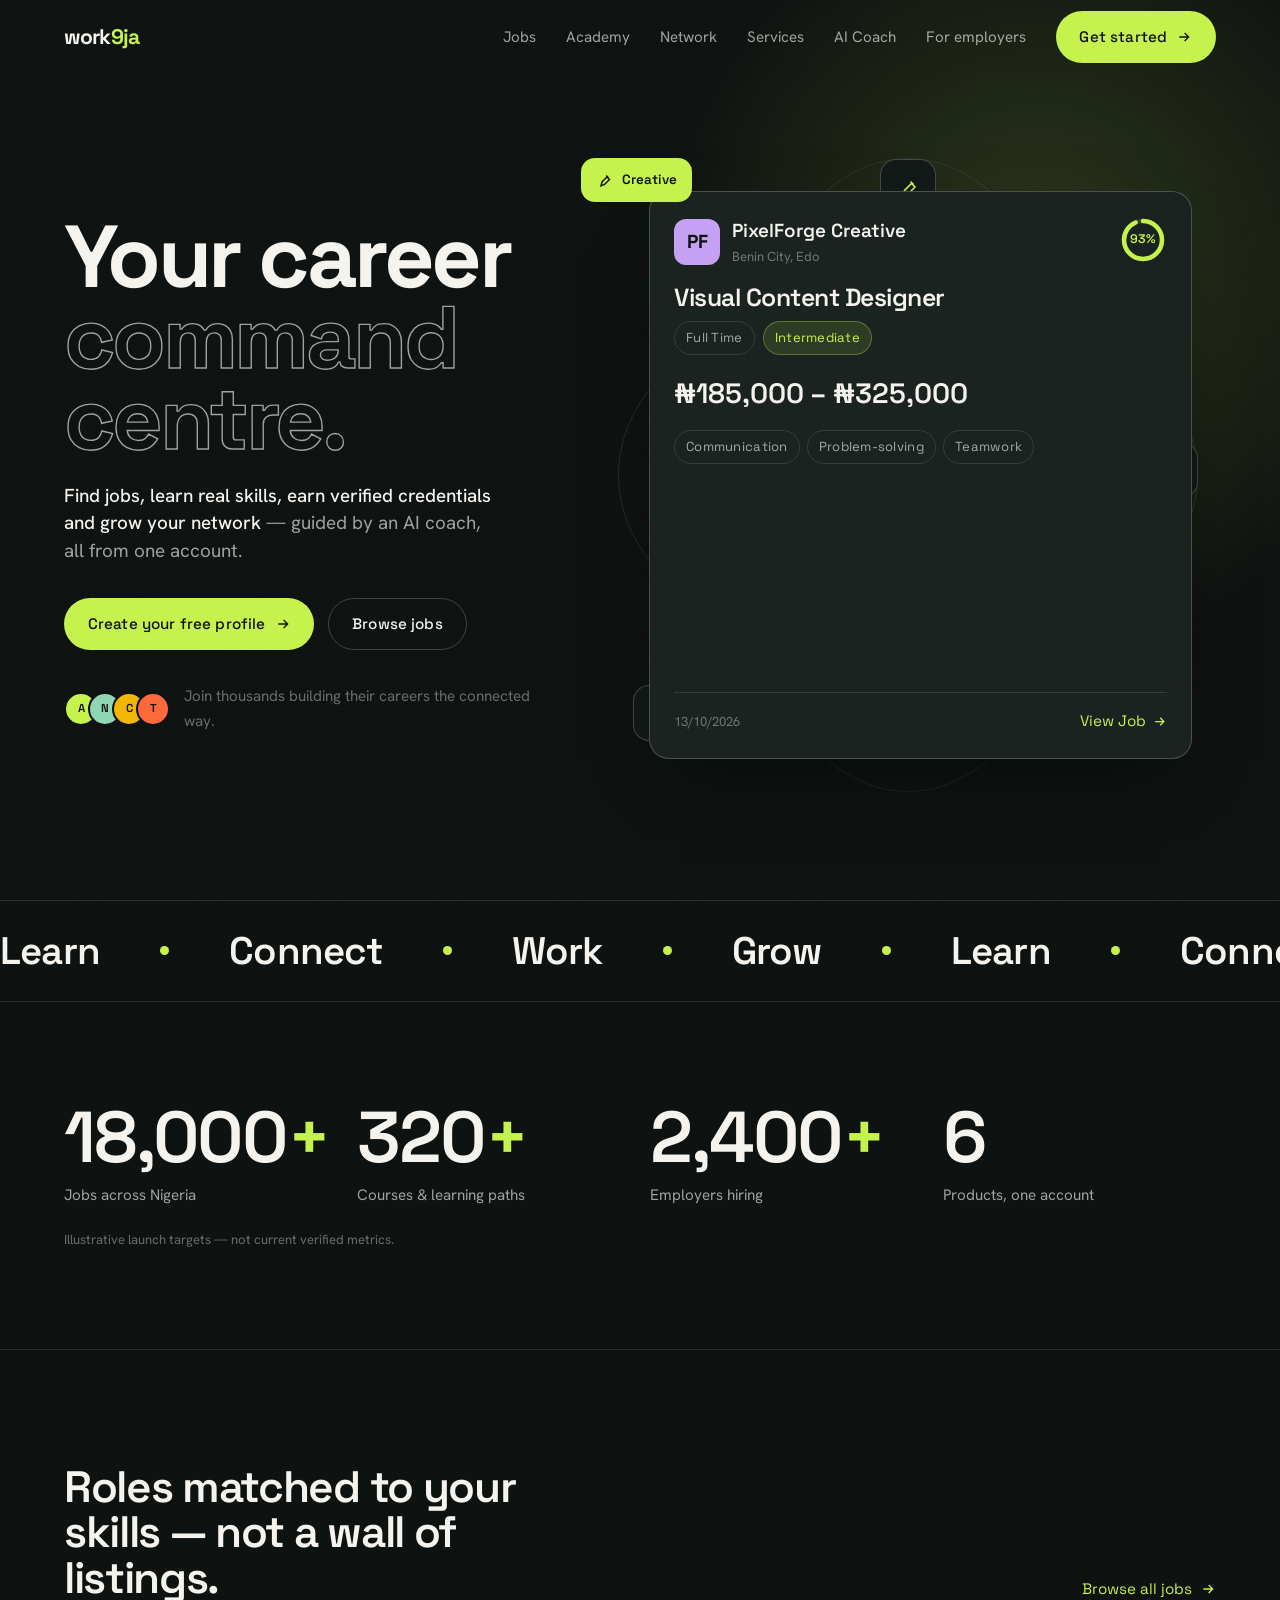
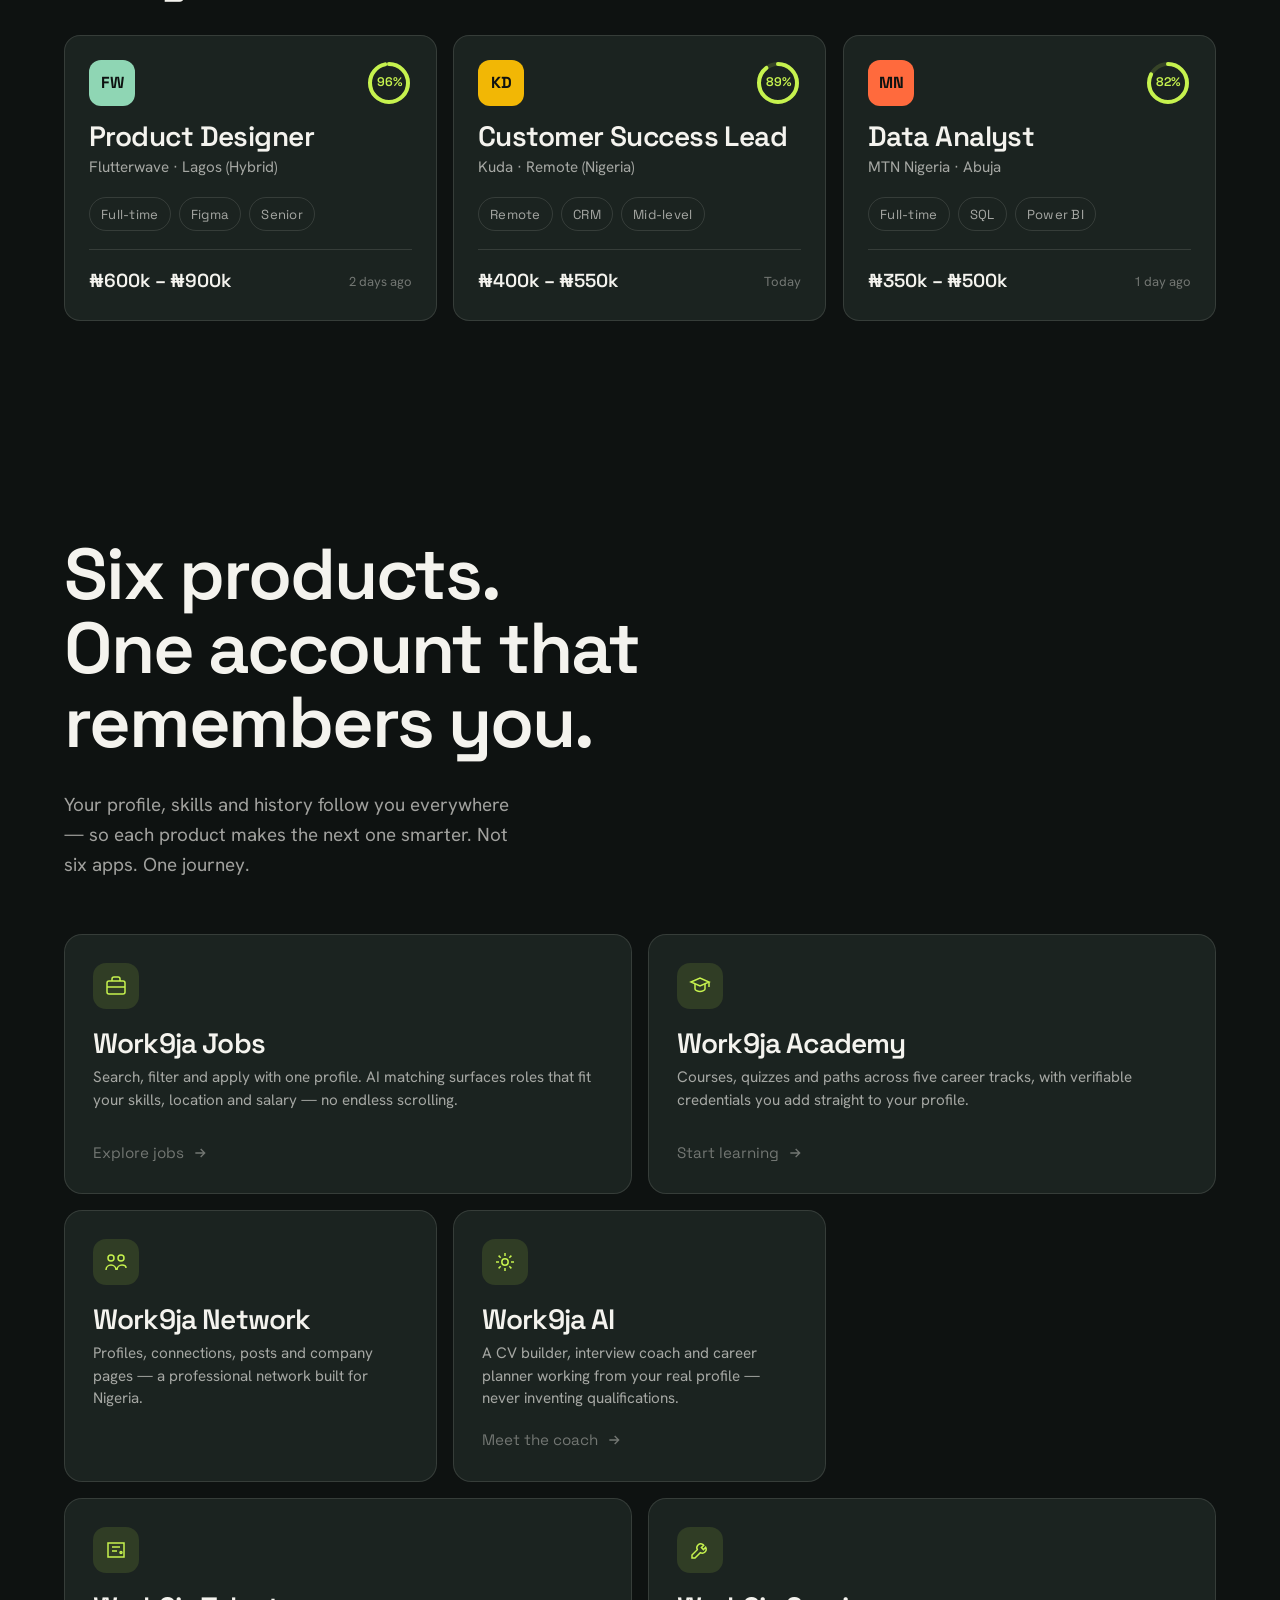
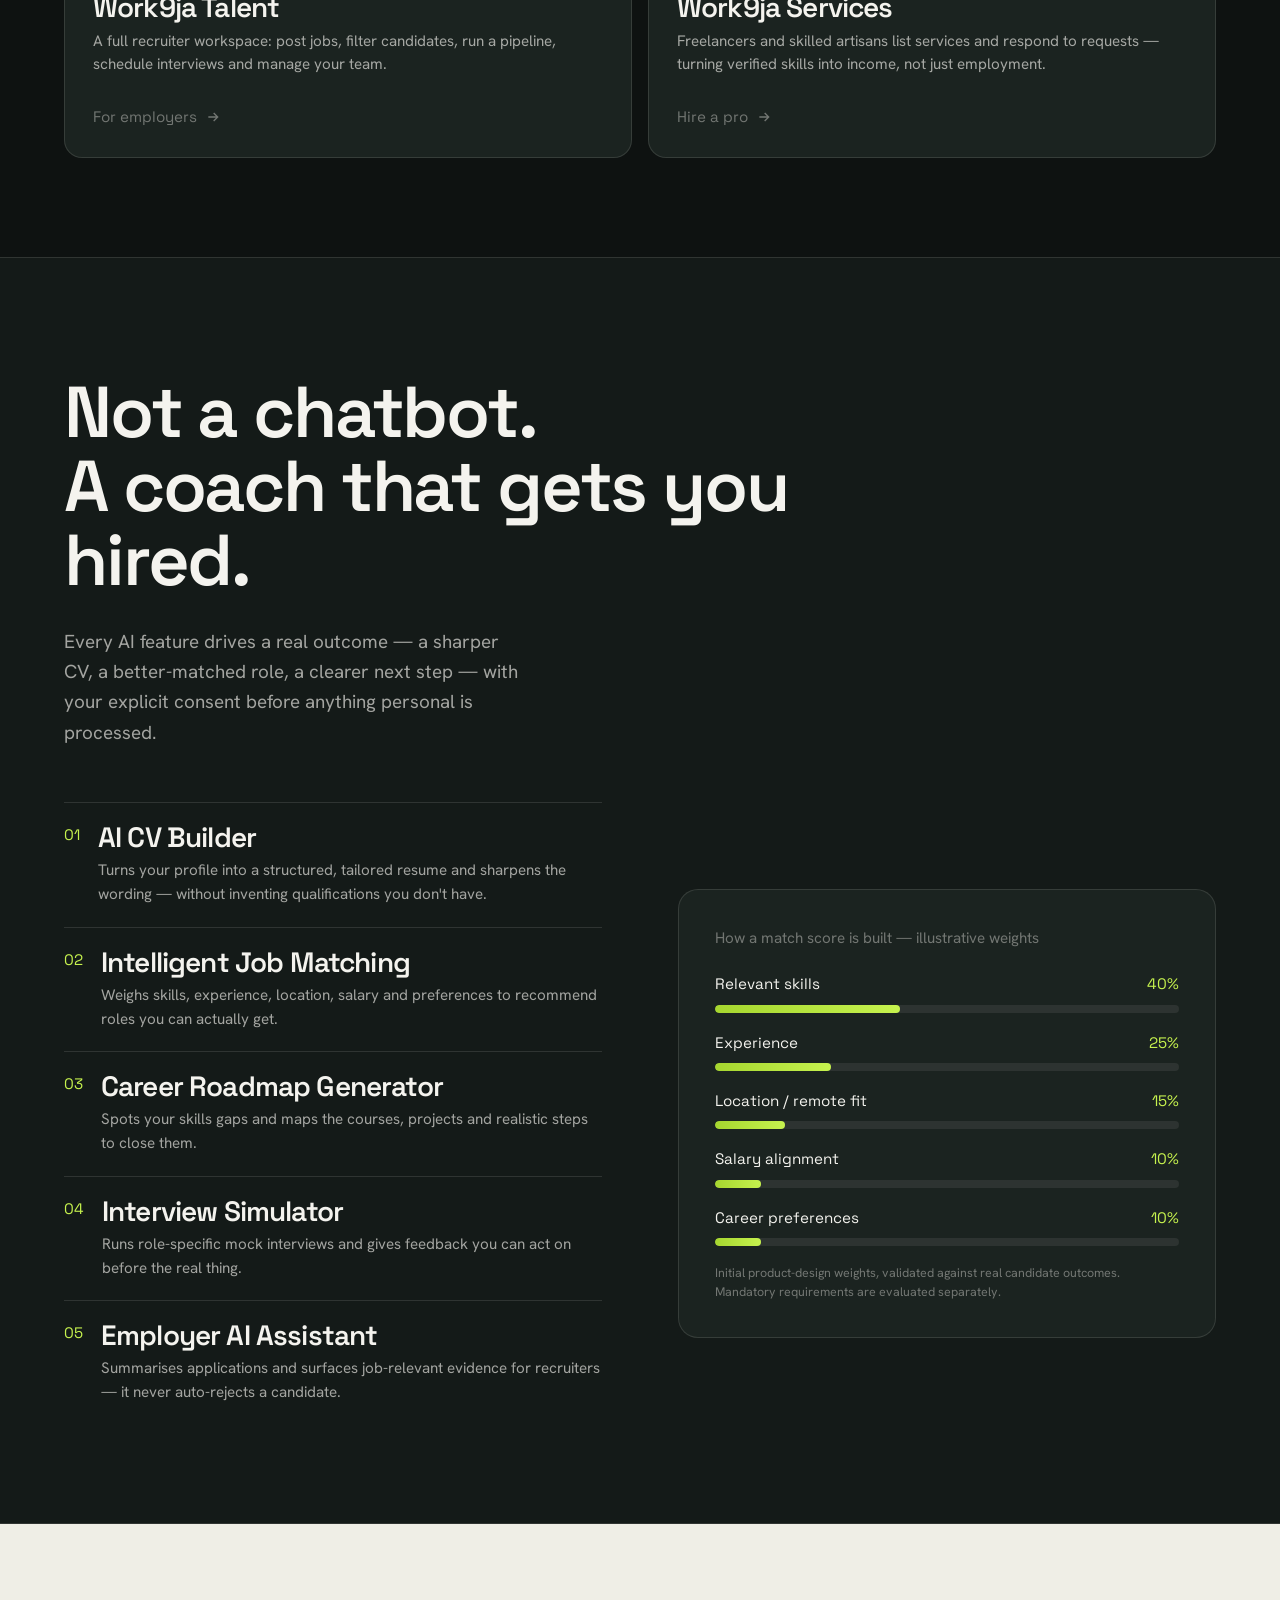
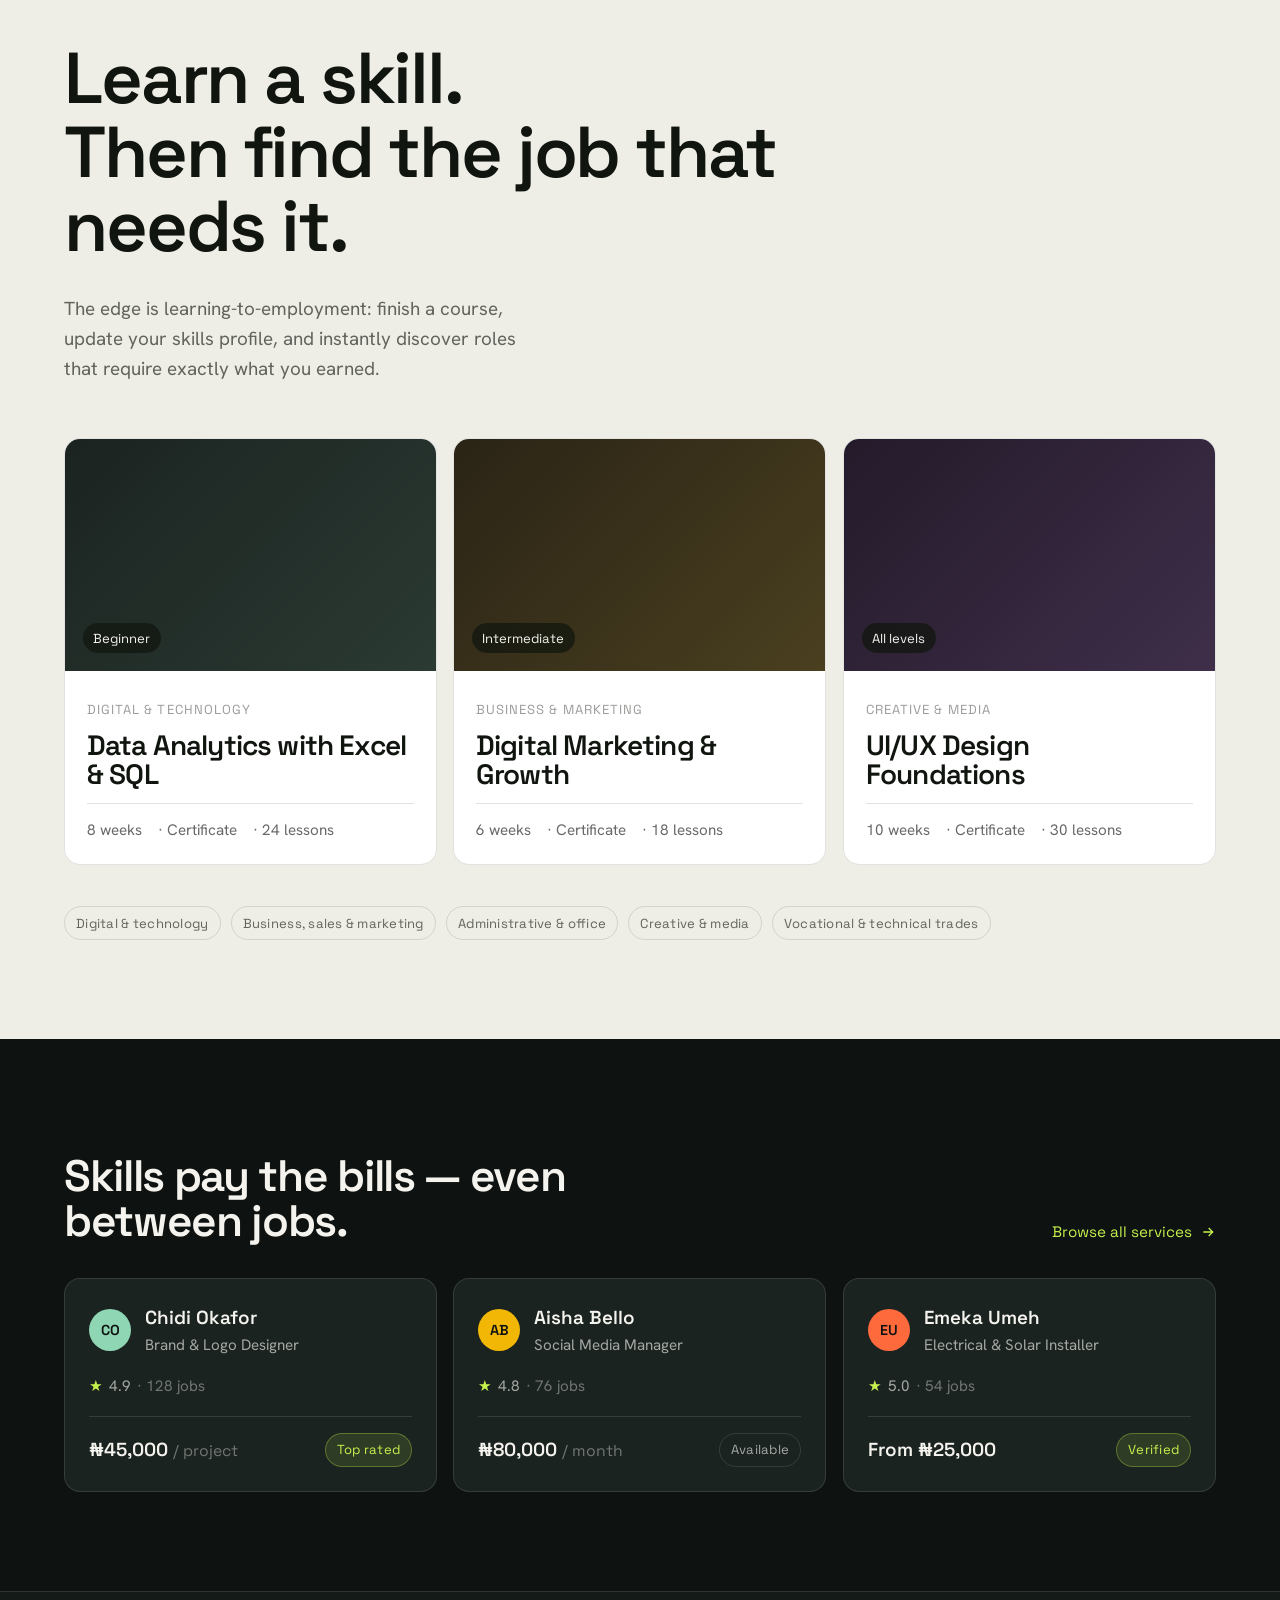
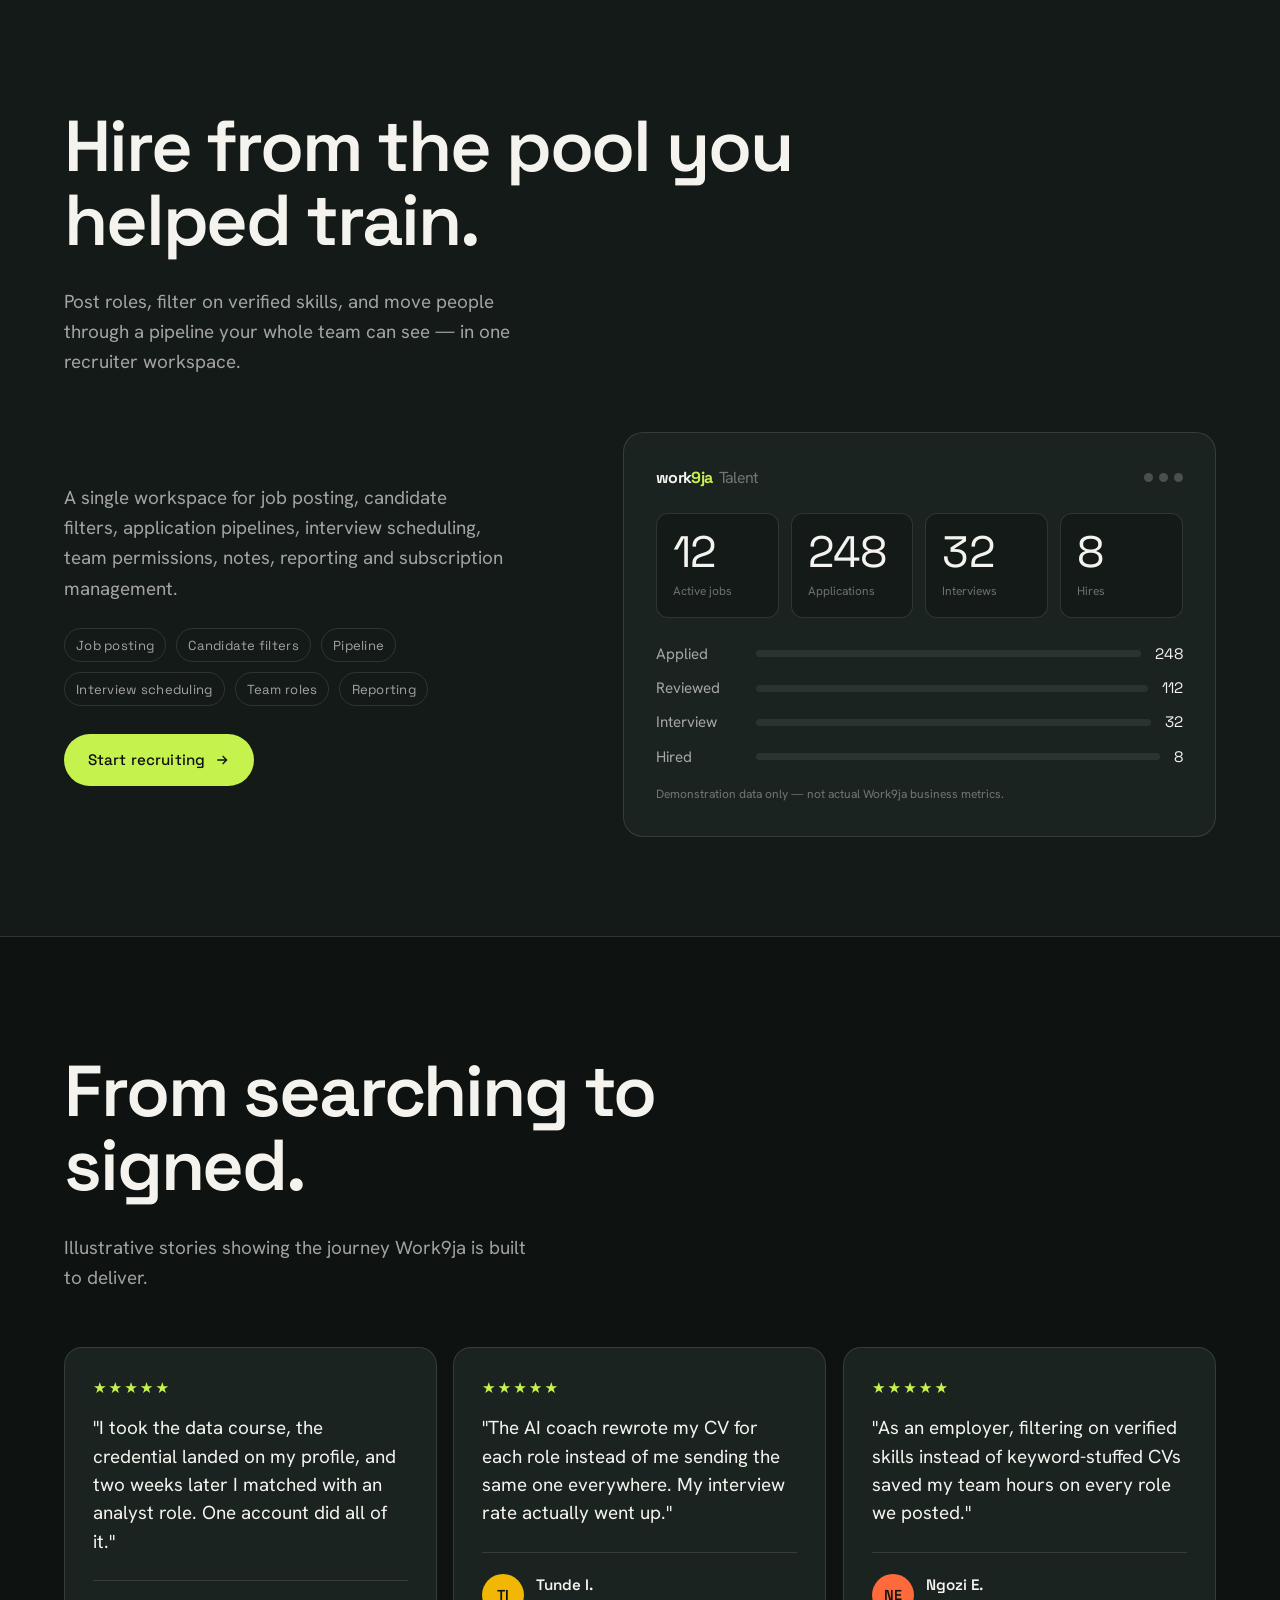
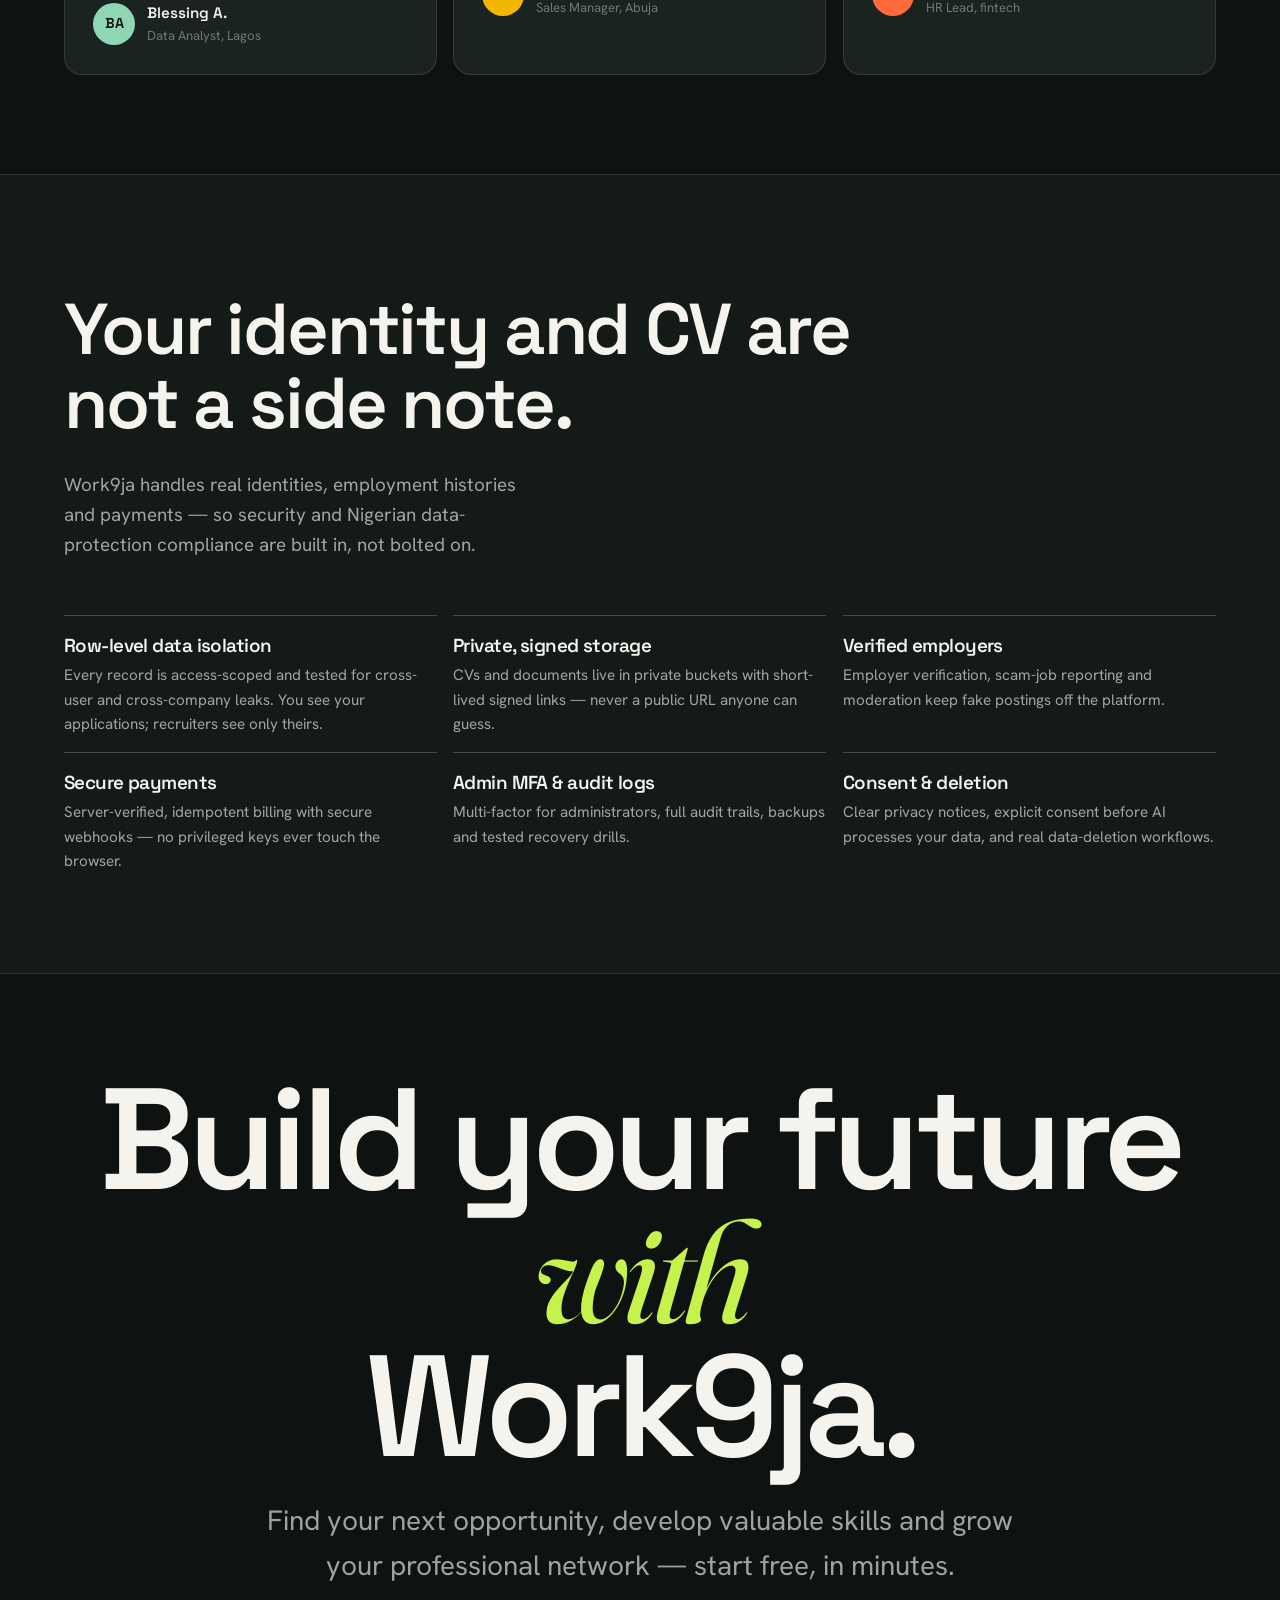
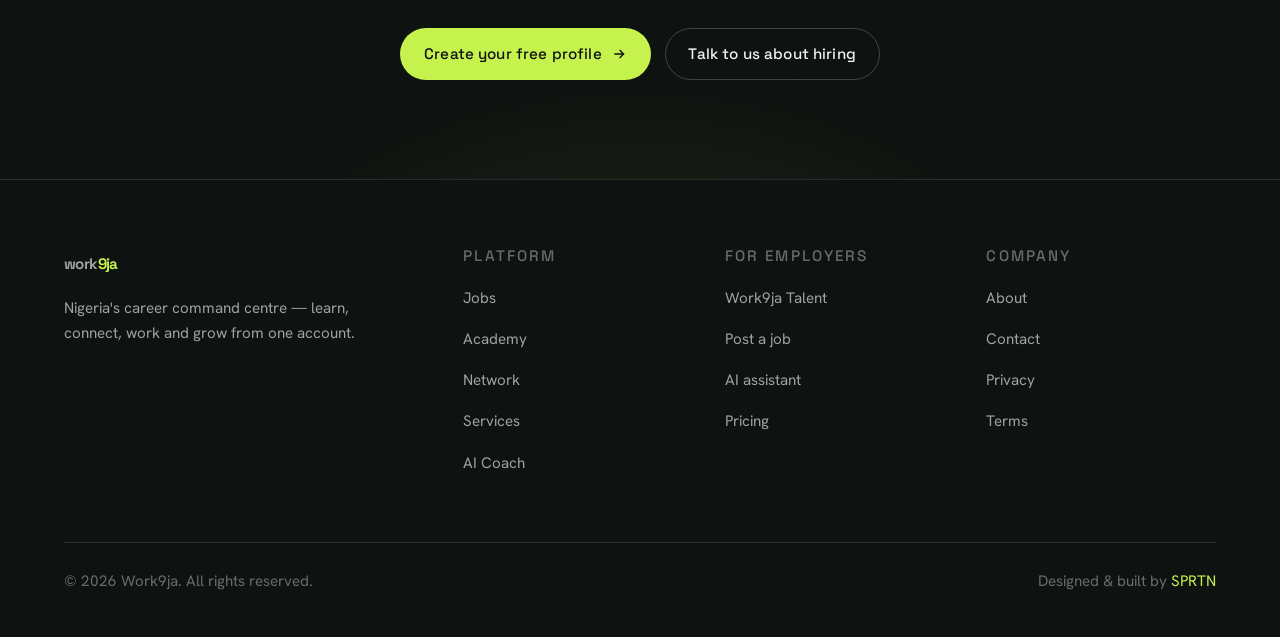
==== index.html @ 444b6787 "init" ====
<!doctype html>
<html lang="en">
<head>
<meta charset="utf-8" />
<meta name="viewport" content="width=device-width, initial-scale=1" />

<title>Work9ja — Your career command centre | Jobs, Academy, AI &amp; recruitment in Nigeria</title>
<meta name="description" content="Work9ja is Nigeria's career command centre. Find jobs, learn in-demand skills, earn verified credentials, build your professional profile and get hired — with an AI career coach guiding every step. One account, six connected products." />
<meta name="keywords" content="jobs in Nigeria, Nigerian job board, online courses Nigeria, AI CV builder, career coach, recruitment software Nigeria, professional network, freelance services Nigeria" />
<meta name="robots" content="index, follow, max-image-preview:large" />
<link rel="canonical" href="https://work9ja.sprtn.net/" />
<meta name="theme-color" content="#0E1211" />

<meta property="og:type" content="website" />
<meta property="og:site_name" content="Work9ja" />
<meta property="og:title" content="Work9ja — Your career command centre" />
<meta property="og:description" content="Find jobs, learn skills, earn credentials, build your network and get hired. One account, six connected products, one AI coach — built for Nigeria." />
<meta property="og:url" content="https://work9ja.sprtn.net/" />
<meta property="og:image" content="https://work9ja.sprtn.net/og-image.jpg" />
<meta property="og:image:width" content="1200" />
<meta property="og:image:height" content="630" />
<meta property="og:image:alt" content="Work9ja — Learn. Connect. Work. Grow." />
<meta property="og:locale" content="en_NG" />
<meta name="twitter:card" content="summary_large_image" />
<meta name="twitter:title" content="Work9ja — Your career command centre" />
<meta name="twitter:description" content="Jobs, Academy, Network, AI coach, recruiter suite and services — one account, built for Nigeria." />
<meta name="twitter:image" content="https://work9ja.sprtn.net/og-image.jpg" />

<link rel="icon" href="/favicon.ico" sizes="any" />
<link rel="icon" href="/favicon.svg" type="image/svg+xml" />
<link rel="apple-touch-icon" href="/apple-icon.png" />
<link rel="manifest" href="/site.webmanifest" />

<script type="application/ld+json">
{
  "@context":"https://schema.org",
  "@graph":[
    {"@type":"Organization","@id":"https://work9ja.sprtn.net/#org","name":"Work9ja","url":"https://work9ja.sprtn.net/","logo":"https://work9ja.sprtn.net/og-image.jpg","description":"Nigeria's career command centre: jobs, learning, verified credentials, professional networking and AI-powered recruitment in one connected platform.","areaServed":"NG","sameAs":["https://www.work9ja.com/"]},
    {"@type":"WebSite","@id":"https://work9ja.sprtn.net/#website","url":"https://work9ja.sprtn.net/","name":"Work9ja","publisher":{"@id":"https://work9ja.sprtn.net/#org"},"inLanguage":"en-NG"},
    {"@type":"FAQPage","mainEntity":[
      {"@type":"Question","name":"What is Work9ja?","acceptedAnswer":{"@type":"Answer","text":"Work9ja is a unified career platform for Nigeria. One account lets you find jobs, learn in-demand skills, earn verified credentials, build a professional profile, connect with employers and get hired — guided by an AI career coach."}},
      {"@type":"Question","name":"Is Work9ja free to use?","acceptedAnswer":{"@type":"Answer","text":"Creating a profile, searching jobs and starting courses is free. Premium tools, AI credits and employer recruitment plans are available for people and companies who want more."}},
      {"@type":"Question","name":"Can employers recruit on Work9ja?","acceptedAnswer":{"@type":"Answer","text":"Yes. Work9ja Talent gives employers job posting, candidate filtering, an application pipeline, interview scheduling, team permissions and reporting in one recruiter workspace."}}
    ]}
  ]
}
</script>

<link rel="preconnect" href="https://fonts.googleapis.com" />
<link rel="preconnect" href="https://fonts.gstatic.com" crossorigin />
<link rel="stylesheet" href="https://fonts.googleapis.com/css2?family=Space+Grotesk:wght@400;500;600;700&family=Hanken+Grotesk:wght@400;500;600&family=Fraunces:ital,opsz,wght@1,9..144,400;1,9..144,500&display=swap" />
<link rel="stylesheet" href="/assets/app.css" />

<style>
/* ---------------- page-specific ---------------- */

/* HERO */
.hero{position:relative;min-height:100svh;display:flex;align-items:center;padding-top:110px;padding-bottom:60px;overflow:hidden}
.hero-glow{position:absolute;z-index:0;width:70vw;height:70vw;max-width:900px;max-height:900px;right:-16vw;top:-14vw;background:radial-gradient(circle,rgba(198,242,78,.17),transparent 62%);pointer-events:none}
.hero-grid{position:relative;z-index:2;display:grid;grid-template-columns:0.88fr 1.12fr;gap:clamp(28px,4vw,64px);align-items:center;width:100%}
@media(max-width:980px){.hero-grid{grid-template-columns:1fr;gap:40px}}
.hero h1{font-size:clamp(2.5rem,1.5rem + 5vw,5.6rem);font-weight:700;letter-spacing:-0.04em;line-height:.92}
.hero h1 .ln{display:block;overflow:hidden}
.hero h1 .ln>span{display:block;transform:translateY(103%);transition:transform 1.05s var(--expo-out)}
.loaded .hero h1 .ln>span{transform:translateY(0)}
.hero h1 .ln:nth-child(2)>span{transition-delay:.08s}
.hero h1 .outline{color:transparent;-webkit-text-stroke:1.4px var(--text-2)}
.hero-lede{max-width:40ch;color:var(--text-2);font-size:var(--step-0);line-height:1.45;margin-top:22px}
.hero-lede b{color:var(--text-1);font-weight:500}
.hero-cta{display:flex;gap:14px;flex-wrap:wrap;margin-top:34px;opacity:0;transform:translateY(16px);transition:opacity .8s var(--expo-out) .5s,transform .8s var(--expo-out) .5s}
.loaded .hero-cta{opacity:1;transform:none}
.hero-proof{display:flex;align-items:center;gap:14px;margin-top:34px;color:var(--text-3);font-size:var(--step--1)}
.hero-proof .faces{display:flex}
.hero-proof .faces .avatar{width:34px;height:34px;margin-left:-10px;border:2px solid var(--ink);font-size:.72rem}
.hero-proof .faces .avatar:first-child{margin-left:0}

/* ===== hero role rotator (orbit around invisible globe) ===== */
.orbit-stage{position:relative;height:clamp(440px,52vw,660px);perspective:1500px}
@media(max-width:980px){.orbit-stage{height:480px;max-width:520px;margin-inline:auto}}

/* the invisible globe — concentric rotating rings */
.globe{position:absolute;inset:0;display:grid;place-items:center;pointer-events:none;z-index:0}
.oring{position:absolute;border:1px solid var(--border);border-radius:50%;opacity:.55}
.oring.r1{width:78%;height:78%;animation:gspin 30s linear infinite}
.oring.r2{width:94%;height:58%;border-color:rgba(198,242,78,.22);animation:gspin 22s linear infinite reverse}
.oring.r3{width:60%;height:96%;animation:gspin 38s linear infinite}
.gdot{position:absolute;width:7px;height:7px;border-radius:50%;background:var(--lime);box-shadow:0 0 18px 2px rgba(198,242,78,.6)}
@keyframes gspin{to{transform:rotate(360deg)}}

/* orbiting icon bubbles */
.orbit{position:absolute;inset:8%;animation:oorbit 24s linear infinite;z-index:1}
.obub{position:absolute;width:clamp(44px,6vw,56px);height:clamp(44px,6vw,56px);border-radius:16px;background:var(--ink-2);border:1px solid var(--border-strong);box-shadow:var(--shadow);display:grid;place-items:center}
.obub:nth-child(1){top:-7%;left:50%;margin-left:-28px}
.obub:nth-child(2){bottom:2%;left:-3%}
.obub:nth-child(3){top:44%;right:-6%}
.obub-ic{display:grid;place-items:center;color:var(--lime);animation:oorbit 24s linear infinite reverse;transition:transform .5s var(--expo-out),opacity .4s}
.obub-ic svg{width:24px;height:24px;stroke:var(--lime);stroke-width:1.6;fill:none}
.obub-ic.swap{transform:scale(.3) rotate(-40deg);opacity:0}
@keyframes oorbit{to{transform:rotate(360deg)}}

/* the role card deck */
.role-deck{position:absolute;inset:7% 4% 7% 8%;z-index:3}
.role-card{position:absolute;inset:0;background:var(--ink-3);border:1px solid var(--border-strong);border-radius:20px;box-shadow:var(--shadow);padding:24px;display:flex;flex-direction:column;backface-visibility:hidden;
  transform-origin:center center;transition:transform .85s var(--expo-out),opacity .6s var(--quart-out);will-change:transform,opacity}
.role-card.pre{transform:rotateY(52deg) translateX(58%) scale(.86);opacity:0}
.role-card.exit{transform:rotateY(-52deg) translateX(-58%) scale(.86);opacity:0}
.role-card .rc-top{display:flex;justify-content:space-between;align-items:flex-start;gap:14px}
.role-card .co{display:flex;gap:12px;align-items:center;min-width:0}
.role-card .jc-logo{width:46px;height:46px;border-radius:12px;display:grid;place-items:center;font-family:"Space Grotesk",sans-serif;font-weight:700;color:var(--ink);flex:none}
.role-card .cn{font-family:"Space Grotesk",sans-serif;font-weight:600;white-space:nowrap;overflow:hidden;text-overflow:ellipsis}
.role-card .loc{color:var(--text-3);font-size:var(--step--2)}
.role-card h3{font-size:clamp(1.15rem,1rem + .8vw,1.55rem);margin:18px 0 6px;letter-spacing:-0.02em}
.role-card .metarow{display:flex;gap:8px;flex-wrap:wrap;margin-top:4px}
.role-card .lvl{text-transform:capitalize}
.role-card .sal{font-family:"Space Grotesk",sans-serif;font-weight:600;color:var(--bone);margin-top:16px;font-size:var(--step-1)}
.role-card .skills{display:flex;gap:7px;flex-wrap:wrap;margin-top:14px}
.role-card .rc-foot{margin-top:auto;padding-top:16px;border-top:1px solid var(--border);display:flex;justify-content:space-between;align-items:center}
.role-card .rc-foot .view{font-family:"Space Grotesk",sans-serif;font-size:var(--step--1);color:var(--lime);display:inline-flex;gap:6px;align-items:center}
.role-card .rc-foot .date{color:var(--text-3);font-size:var(--step--2)}

/* category badge (top-left, swaps) */
.role-badge{position:absolute;left:-3%;top:2%;z-index:5;background:var(--lime);color:var(--ink);padding:11px 15px;border-radius:14px;font-family:"Space Grotesk",sans-serif;font-weight:600;font-size:.84rem;display:flex;gap:9px;align-items:center;box-shadow:var(--shadow);transition:transform .5s var(--expo-out),opacity .4s}
.role-badge svg{width:17px;height:17px;stroke:currentColor;stroke-width:2;fill:none}
.role-badge.swap{transform:translateY(-10px) scale(.8);opacity:0}

@media(prefers-reduced-motion:reduce){
  .oring,.orbit,.obub-ic{animation:none!important}
  .role-card{transition:opacity .3s}
  .role-card.pre,.role-card.exit{transform:none;opacity:0}
}

/* verb marquee */
.marquee{border-top:1px solid var(--border);border-bottom:1px solid var(--border);overflow:hidden}
.marquee-track{display:flex;width:max-content;animation:scroll-x 45s linear infinite;will-change:transform}
.mq-set{display:flex;flex:none}
.mq-set span{font-family:"Space Grotesk",sans-serif;font-weight:600;font-size:clamp(1.4rem,4vw,2.4rem);letter-spacing:-0.02em;padding:.5em 0;display:inline-flex;align-items:center;white-space:nowrap}
.mq-set span::after{content:"";width:9px;height:9px;border-radius:50%;background:var(--lime);margin:0 clamp(26px,5vw,60px)}
@keyframes scroll-x{to{transform:translateX(-50%)}}
@media(prefers-reduced-motion:reduce){.marquee-track{animation:none}}

/* STATS band */
.stats{border-bottom:1px solid var(--border)}
.stats-grid{display:grid;grid-template-columns:repeat(4,1fr);gap:20px}
@media(max-width:760px){.stats-grid{grid-template-columns:repeat(2,1fr)}}
.stat .v{font-family:"Space Grotesk",sans-serif;font-weight:600;font-size:var(--step-3);letter-spacing:-0.03em;line-height:1}
.stat .v .plus{color:var(--lime)}
.stat .k{color:var(--text-2);margin-top:10px;font-size:var(--step--1)}

/* ECOSYSTEM products */
.prod-grid{display:grid;grid-template-columns:repeat(6,1fr);gap:16px}
.card{background:var(--ink-3);border:1px solid var(--border);border-radius:18px;padding:28px;display:flex;flex-direction:column;min-height:260px;position:relative;overflow:hidden;transition:border-color .5s var(--quart-out),transform .6s var(--expo-out)}
.card::before{content:"";position:absolute;inset:0;background:radial-gradient(400px circle at var(--mx,50%) var(--my,0%),rgba(198,242,78,.10),transparent 60%);opacity:0;transition:opacity .5s}
.card:hover{border-color:var(--border-strong);transform:translateY(-4px)}
.card:hover::before{opacity:1}
.card .ico{width:46px;height:46px;border-radius:13px;background:rgba(198,242,78,.12);display:grid;place-items:center;color:var(--lime)}
.card .ico svg{width:24px;height:24px;stroke:var(--lime);stroke-width:1.5;fill:none}
.card h3{font-size:var(--step-1);margin:20px 0 8px}
.card p{color:var(--text-2);font-size:var(--step--1);line-height:1.5}
.card .go{margin-top:auto;padding-top:18px;color:var(--text-3);font-family:"Space Grotesk",sans-serif;font-size:var(--step--1);display:flex;align-items:center;gap:8px;transition:color .4s}
.card:hover .go{color:var(--lime)}
.card .go svg{width:16px;height:16px;stroke:currentColor;stroke-width:2;fill:none;transition:transform .5s var(--expo-out)}
.card:hover .go svg{transform:translateX(4px)}
.card.lg{grid-column:span 3}.card.md{grid-column:span 3}.card.sm{grid-column:span 2}
@media(max-width:1000px){.prod-grid{grid-template-columns:repeat(2,1fr)}.card.lg,.card.md,.card.sm{grid-column:span 1}}
@media(max-width:560px){.prod-grid{grid-template-columns:1fr}}

/* generic preview grid */
.preview-head{display:flex;justify-content:space-between;align-items:flex-end;gap:24px;margin-bottom:34px;flex-wrap:wrap}
.cols-3{display:grid;grid-template-columns:repeat(3,1fr);gap:16px}
@media(max-width:860px){.cols-3{grid-template-columns:1fr}}
.seeall{font-family:"Space Grotesk",sans-serif;font-size:var(--step--1);display:inline-flex;gap:8px;align-items:center;color:var(--lime)}
.seeall svg{width:16px;height:16px;stroke:currentColor;stroke-width:2;fill:none;transition:transform .5s var(--expo-out)}
.seeall:hover svg{transform:translateX(4px)}

/* AI engine */
.ai-split{display:grid;grid-template-columns:1fr 1fr;gap:clamp(36px,6vw,80px);align-items:center}
@media(max-width:900px){.ai-split{grid-template-columns:1fr}}
.ai-item{border-top:1px solid var(--border);padding:20px 0;display:grid;grid-template-columns:auto 1fr;gap:18px;align-items:start}
.ai-item .n{font-family:"Space Grotesk",sans-serif;color:var(--lime);font-size:var(--step--1)}
.ai-item h3{font-size:var(--step-1)}
.ai-item p{color:var(--text-2);font-size:var(--step--1);margin-top:6px}
.weights{background:var(--ink-3);border:1px solid var(--border);border-radius:20px;padding:clamp(24px,3vw,36px)}
.weights .cap{font-size:var(--step--1);color:var(--text-3);margin-bottom:22px}
.wrow{margin-bottom:18px}
.wrow .lab{display:flex;justify-content:space-between;font-family:"Space Grotesk",sans-serif;font-size:var(--step--1);margin-bottom:8px}
.wrow .lab .pct{color:var(--lime)}
.wtrack{height:8px;border-radius:100px;background:rgba(244,243,238,.08);overflow:hidden}
.wfill{height:100%;width:0;border-radius:100px;background:linear-gradient(90deg,var(--lime-deep),var(--lime));transition:width 1.3s var(--expo-out)}
.weights.in .wfill{width:var(--w)}
.weights .foot{color:var(--text-3);font-size:.78rem;margin-top:18px;line-height:1.5}

/* ACADEMY (light section) */
.course{background:#fff;border:1px solid var(--l-border);border-radius:var(--r-md);overflow:hidden;transition:transform .55s var(--expo-out),box-shadow .5s}
.course:hover{transform:translateY(-5px);box-shadow:0 30px 60px -34px rgba(0,0,0,.35)}
.course .thumb{aspect-ratio:16/10;display:flex;align-items:flex-end;padding:18px;position:relative}
.course .thumb .lvl{font-family:"Space Grotesk",sans-serif;font-size:var(--step--2);background:rgba(17,21,15,.72);color:var(--bone);padding:.35em .8em;border-radius:100px}
.course .body{padding:22px}
.course .body .trk{font-family:"Space Grotesk",sans-serif;font-size:var(--step--2);letter-spacing:.08em;text-transform:uppercase;color:var(--l-text-3)}
.course h3{font-size:var(--step-1);margin:8px 0 10px;color:var(--l-text-1)}
.course .meta{display:flex;gap:16px;color:var(--l-text-2);font-size:var(--step--1);margin-top:14px;padding-top:14px;border-top:1px solid var(--l-border)}
.tracks{display:flex;flex-wrap:wrap;gap:10px;margin-top:40px}
.tracks .pill{border-color:var(--l-border);color:var(--l-text-2)}

/* EMPLOYERS dashboard */
.ai-bg{background:var(--ink-2);border-top:1px solid var(--border);border-bottom:1px solid var(--border)}
.emp-split{display:grid;grid-template-columns:.9fr 1.1fr;gap:clamp(36px,6vw,74px);align-items:center}
@media(max-width:920px){.emp-split{grid-template-columns:1fr}}
.dash{background:var(--ink-3);border:1px solid var(--border);border-radius:20px;padding:clamp(22px,3vw,32px)}
.dash-top{display:flex;justify-content:space-between;align-items:center;margin-bottom:22px}
.dash-top .dot{display:flex;gap:6px}
.dash-top .dot i{width:9px;height:9px;border-radius:50%;background:var(--border-strong)}
.kpis{display:grid;grid-template-columns:repeat(4,1fr);gap:12px;margin-bottom:24px}
.kpi{background:var(--ink-2);border:1px solid var(--border);border-radius:12px;padding:16px}
.kpi .v{font-family:"Space Grotesk",sans-serif;font-size:var(--step-2);line-height:1;letter-spacing:-0.02em}
.kpi .k{color:var(--text-3);font-size:.75rem;margin-top:8px}
.pipe{display:flex;flex-direction:column;gap:10px}
.pipe .stage{display:grid;grid-template-columns:86px 1fr auto;gap:14px;align-items:center;font-size:var(--step--1)}
.pipe .nm{color:var(--text-2)}
.pipe .ptrack{height:7px;background:rgba(244,243,238,.07);border-radius:100px;overflow:hidden}
.pipe .pfill{height:100%;width:0;background:var(--lime);border-radius:100px;transition:width 1.2s var(--expo-out)}
.dash.in .pfill{width:var(--pw)}
.pipe .ct{font-family:"Space Grotesk",sans-serif;color:var(--text-1)}
.illus{color:var(--text-3);font-size:.75rem;margin-top:16px}
.emp-feats{display:flex;flex-wrap:wrap;gap:10px;margin-top:24px}

/* TESTIMONIALS */
.quotes{display:grid;grid-template-columns:repeat(3,1fr);gap:16px}
@media(max-width:860px){.quotes{grid-template-columns:1fr}}
.quote{background:var(--ink-3);border:1px solid var(--border);border-radius:18px;padding:28px;display:flex;flex-direction:column}
.quote p{font-size:var(--step-0);line-height:1.5}
.quote .who{display:flex;gap:12px;align-items:center;margin-top:24px;padding-top:20px;border-top:1px solid var(--border)}
.quote .who .nm{font-family:"Space Grotesk",sans-serif;font-weight:600;font-size:var(--step--1)}
.quote .who .rl{color:var(--text-3);font-size:var(--step--2)}
.quote .stars{color:var(--lime);font-size:var(--step--1);letter-spacing:2px}

/* TRUST */
.trust-grid{display:grid;grid-template-columns:repeat(3,1fr);gap:16px}
@media(max-width:820px){.trust-grid{grid-template-columns:1fr}}
.trust{border-top:1px solid var(--border-strong);padding-top:20px}
.trust h3{font-size:var(--step-0);margin-bottom:8px}
.trust p{color:var(--text-2);font-size:var(--step--1)}

/* CTA */
.cta{text-align:center;position:relative;overflow:hidden}
.cta .cta-glow{position:absolute;inset:auto 0 -40% 0;height:80%;background:radial-gradient(60% 100% at 50% 100%,rgba(198,242,78,.14),transparent 70%);pointer-events:none}
.cta h2{font-size:var(--display);line-height:.92;letter-spacing:-0.045em;position:relative}
.cta h2 em{font-family:"Fraunces",serif;font-style:italic;font-weight:400;color:var(--lime)}
.cta p{color:var(--text-2);max-width:48ch;margin:26px auto 0;font-size:var(--step-1);position:relative}
.cta .row{display:flex;gap:14px;justify-content:center;flex-wrap:wrap;margin-top:40px;position:relative}
</style>
</head>

<body class="grain">

<header class="nav" id="nav">
  <div class="wrap nav-row">
    <a href="/" class="wordmark" aria-label="Work9ja home"><span>work</span><span class="nine">9ja</span></a>
    <button class="nav-toggle" aria-label="Menu" aria-expanded="false" aria-controls="navlinks">
      <svg viewBox="0 0 24 24"><path d="M3 6h18M3 12h18M3 18h18"/></svg>
    </button>
    <nav class="nav-links" id="navlinks" aria-label="Primary">
      <a href="/jobs.html">Jobs</a>
      <a href="#academy">Academy</a>
      <a href="#ecosystem">Network</a>
      <a href="/services.html">Services</a>
      <a href="#engine">AI Coach</a>
      <a href="#employers">For employers</a>
      <a href="#start" class="btn btn-primary" data-magnetic>Get started
        <svg class="arrow" viewBox="0 0 24 24"><path d="M5 12h14M13 6l6 6-6 6"/></svg>
      </a>
    </nav>
  </div>
</header>

<main>

<!-- ===== HERO ===== -->
<section class="hero" aria-label="Introduction">
  <div class="hero-glow" aria-hidden="true"></div>
  <div class="wrap hero-grid">
    <div class="hero-copy">
      <h1>
        <span class="ln"><span>Your career</span></span>
        <span class="ln"><span class="outline">command centre.</span></span>
      </h1>
      <p class="hero-lede"><b>Find jobs, learn real skills, earn verified credentials and grow your network</b> — guided by an AI coach, all from one account.</p>
      <div class="hero-cta">
        <a href="#start" class="btn btn-primary" data-magnetic>Create your free profile
          <svg class="arrow" viewBox="0 0 24 24"><path d="M5 12h14M13 6l6 6-6 6"/></svg>
        </a>
        <a href="/jobs.html" class="btn btn-ghost" data-magnetic>Browse jobs</a>
      </div>
      <div class="hero-proof">
        <span class="faces" aria-hidden="true">
          <span class="avatar" style="background:#C6F24E">A</span>
          <span class="avatar" style="background:#8FD6B4">N</span>
          <span class="avatar" style="background:#F2B705">C</span>
          <span class="avatar" style="background:#FF6A3D">T</span>
        </span>
        <span>Join thousands building their careers the connected way.</span>
      </div>
    </div>

    <!-- role rotator orbiting an invisible globe -->
    <div class="orbit-stage" id="orbitStage" aria-hidden="true">
      <div class="globe">
        <span class="oring r1"></span><span class="oring r2"></span><span class="oring r3"></span>
        <span class="gdot"></span>
      </div>
      <div class="orbit" id="orbit">
        <span class="obub"><span class="obub-ic"></span></span>
        <span class="obub"><span class="obub-ic"></span></span>
        <span class="obub"><span class="obub-ic"></span></span>
      </div>
      <div class="role-deck" id="roleDeck"></div>
      <div class="role-badge" id="roleBadge"></div>
    </div>
    <p class="sr-live" aria-live="polite" id="roleLive" style="position:absolute;width:1px;height:1px;overflow:hidden;clip:rect(0 0 0 0)"></p>
  </div>
</section>

<div class="marquee" aria-hidden="true">
  <div class="marquee-track">
    <div class="mq-set">
      <span>Learn</span><span>Connect</span><span>Work</span><span>Grow</span>
      <span>Learn</span><span>Connect</span><span>Work</span><span>Grow</span>
      <span>Learn</span><span>Connect</span><span>Work</span><span>Grow</span>
    </div>
    <div class="mq-set">
      <span>Learn</span><span>Connect</span><span>Work</span><span>Grow</span>
      <span>Learn</span><span>Connect</span><span>Work</span><span>Grow</span>
      <span>Learn</span><span>Connect</span><span>Work</span><span>Grow</span>
    </div>
  </div>
</div>

<!-- ===== STATS ===== -->
<section class="stats" aria-label="Platform at a glance">
  <div class="wrap stats-grid">
    <div class="stat reveal"><div class="v mono-num"><span data-count="18000" data-suffix="">0</span><span class="plus">+</span></div><div class="k">Jobs across Nigeria</div></div>
    <div class="stat reveal" data-d="1"><div class="v mono-num"><span data-count="320" data-suffix="">0</span><span class="plus">+</span></div><div class="k">Courses &amp; learning paths</div></div>
    <div class="stat reveal" data-d="2"><div class="v mono-num"><span data-count="2400" data-suffix="">0</span><span class="plus">+</span></div><div class="k">Employers hiring</div></div>
    <div class="stat reveal" data-d="3"><div class="v mono-num"><span data-count="6" data-suffix="">0</span></div><div class="k">Products, one account</div></div>
  </div>
  <div class="wrap" style="margin-top:22px"><p style="color:var(--text-3);font-size:var(--step--2)">Illustrative launch targets — not current verified metrics.</p></div>
</section>

<!-- ===== FEATURED JOBS ===== -->
<section aria-label="Featured jobs">
  <div class="wrap">
    <div class="preview-head">
      <div>
<h2 style="font-size:var(--step-2);max-width:18ch;margin-top:16px">Roles matched to your skills — not a wall of listings.</h2>
      </div>
      <a href="/jobs.html" class="seeall">Browse all jobs <svg viewBox="0 0 24 24"><path d="M5 12h14M13 6l6 6-6 6"/></svg></a>
    </div>
    <div class="cols-3">
      <a href="/jobs.html" class="jobcard reveal">
        <div class="jc-top">
          <span class="jc-logo" style="background:#8FD6B4">FW</span>
          <span class="ring" data-bars style="--p:96;--size:46px"><svg width="46" height="46" viewBox="0 0 46 46"><circle class="track" cx="23" cy="23" r="19" fill="none" stroke-width="4"/><circle class="bar" cx="23" cy="23" r="19" fill="none" stroke-width="4" style="--c:119.4"/></svg><span class="val">96%</span></span>
        </div>
        <h3>Product Designer</h3>
        <div class="co">Flutterwave · Lagos (Hybrid)</div>
        <div class="meta"><span class="pill">Full-time</span><span class="pill">Figma</span><span class="pill">Senior</span></div>
        <div class="sal"><span class="amt">₦600k – ₦900k</span><span class="time">2 days ago</span></div>
      </a>
      <a href="/jobs.html" class="jobcard reveal" data-d="1">
        <div class="jc-top">
          <span class="jc-logo" style="background:#F2B705">KD</span>
          <span class="ring" data-bars style="--p:89;--size:46px"><svg width="46" height="46" viewBox="0 0 46 46"><circle class="track" cx="23" cy="23" r="19" fill="none" stroke-width="4"/><circle class="bar" cx="23" cy="23" r="19" fill="none" stroke-width="4" style="--c:119.4"/></svg><span class="val">89%</span></span>
        </div>
        <h3>Customer Success Lead</h3>
        <div class="co">Kuda · Remote (Nigeria)</div>
        <div class="meta"><span class="pill">Remote</span><span class="pill">CRM</span><span class="pill">Mid-level</span></div>
        <div class="sal"><span class="amt">₦400k – ₦550k</span><span class="time">Today</span></div>
      </a>
      <a href="/jobs.html" class="jobcard reveal" data-d="2">
        <div class="jc-top">
          <span class="jc-logo" style="background:#FF6A3D">MN</span>
          <span class="ring" data-bars style="--p:82;--size:46px"><svg width="46" height="46" viewBox="0 0 46 46"><circle class="track" cx="23" cy="23" r="19" fill="none" stroke-width="4"/><circle class="bar" cx="23" cy="23" r="19" fill="none" stroke-width="4" style="--c:119.4"/></svg><span class="val">82%</span></span>
        </div>
        <h3>Data Analyst</h3>
        <div class="co">MTN Nigeria · Abuja</div>
        <div class="meta"><span class="pill">Full-time</span><span class="pill">SQL</span><span class="pill">Power BI</span></div>
        <div class="sal"><span class="amt">₦350k – ₦500k</span><span class="time">1 day ago</span></div>
      </a>
    </div>
  </div>
</section>

<!-- ===== ECOSYSTEM ===== -->
<section id="ecosystem" aria-label="The ecosystem">
  <div class="wrap">
    <div class="sec-head">
      <div>
<h2 class="reveal" data-d="1" style="margin-top:18px">Six products.<br>One account that remembers you.</h2>
      </div>
      <p class="sub reveal" data-d="2">Your profile, skills and history follow you everywhere — so each product makes the next one smarter. Not six apps. One journey.</p>
    </div>
    <div class="prod-grid">
      <a href="/jobs.html" class="card lg reveal" data-spotlight>
        <span class="ico"><svg viewBox="0 0 24 24"><rect x="3" y="7" width="18" height="13" rx="2"/><path d="M8 7V5a2 2 0 0 1 2-2h4a2 2 0 0 1 2 2v2M3 13h18"/></svg></span>
        <h3>Work9ja Jobs</h3>
        <p>Search, filter and apply with one profile. AI matching surfaces roles that fit your skills, location and salary — no endless scrolling.</p>
        <span class="go">Explore jobs <svg viewBox="0 0 24 24"><path d="M5 12h14M13 6l6 6-6 6"/></svg></span>
      </a>
      <a href="#academy" class="card md reveal" data-d="1" data-spotlight>
        <span class="ico"><svg viewBox="0 0 24 24"><path d="M3 8l9-4 9 4-9 4-9-4z"/><path d="M7 10v5c0 1.2 2.5 2.5 5 2.5s5-1.3 5-2.5v-5M21 8v5"/></svg></span>
        <h3>Work9ja Academy</h3>
        <p>Courses, quizzes and paths across five career tracks, with verifiable credentials you add straight to your profile.</p>
        <span class="go">Start learning <svg viewBox="0 0 24 24"><path d="M5 12h14M13 6l6 6-6 6"/></svg></span>
      </a>
      <div class="card sm reveal" data-spotlight>
        <span class="ico"><svg viewBox="0 0 24 24"><circle cx="7" cy="8" r="3"/><circle cx="17" cy="8" r="3"/><path d="M2 20c0-2.8 2.2-5 5-5s5 2.2 5 5M13 20c0-2.8 2.2-5 5-5s4 1.2 4 3"/></svg></span>
        <h3>Work9ja Network</h3>
        <p>Profiles, connections, posts and company pages — a professional network built for Nigeria.</p>
      </div>
      <a href="#engine" class="card sm reveal" data-d="1" data-spotlight>
        <span class="ico"><svg viewBox="0 0 24 24"><path d="M12 3v3M12 18v3M3 12h3M18 12h3M5.6 5.6l2.1 2.1M16.3 16.3l2.1 2.1M18.4 5.6l-2.1 2.1M7.7 16.3l-2.1 2.1"/><circle cx="12" cy="12" r="3.2"/></svg></span>
        <h3>Work9ja AI</h3>
        <p>A CV builder, interview coach and career planner working from your real profile — never inventing qualifications.</p>
        <span class="go">Meet the coach <svg viewBox="0 0 24 24"><path d="M5 12h14M13 6l6 6-6 6"/></svg></span>
      </a>
      <a href="#employers" class="card md reveal" data-d="2" data-spotlight>
        <span class="ico"><svg viewBox="0 0 24 24"><path d="M4 5h16v14H4z"/><path d="M8 9h8M8 13h5"/><circle cx="17" cy="14.5" r="1"/></svg></span>
        <h3>Work9ja Talent</h3>
        <p>A full recruiter workspace: post jobs, filter candidates, run a pipeline, schedule interviews and manage your team.</p>
        <span class="go">For employers <svg viewBox="0 0 24 24"><path d="M5 12h14M13 6l6 6-6 6"/></svg></span>
      </a>
      <a href="/services.html" class="card lg reveal" data-d="3" data-spotlight>
        <span class="ico"><svg viewBox="0 0 24 24"><path d="M14.7 6.3a4 4 0 0 0-5.4 5.4L4 17v3h3l5.3-5.3a4 4 0 0 0 5.4-5.4l-2.3 2.3-2-2 2.3-2.3z"/></svg></span>
        <h3>Work9ja Services</h3>
        <p>Freelancers and skilled artisans list services and respond to requests — turning verified skills into income, not just employment.</p>
        <span class="go">Hire a pro <svg viewBox="0 0 24 24"><path d="M5 12h14M13 6l6 6-6 6"/></svg></span>
      </a>
    </div>
  </div>
</section>

<!-- ===== AI ENGINE ===== -->
<section class="ai-bg" id="engine" aria-label="AI Career Intelligence">
  <div class="wrap">
    <div class="sec-head">
      <div>
<h2 class="reveal" data-d="1" style="margin-top:18px">Not a chatbot.<br>A coach that gets you hired.</h2>
      </div>
      <p class="sub reveal" data-d="2">Every AI feature drives a real outcome — a sharper CV, a better-matched role, a clearer next step — with your explicit consent before anything personal is processed.</p>
    </div>
    <div class="ai-split">
      <div>
        <div class="ai-item reveal"><span class="n">01</span><div><h3>AI CV Builder</h3><p>Turns your profile into a structured, tailored resume and sharpens the wording — without inventing qualifications you don't have.</p></div></div>
        <div class="ai-item reveal" data-d="1"><span class="n">02</span><div><h3>Intelligent Job Matching</h3><p>Weighs skills, experience, location, salary and preferences to recommend roles you can actually get.</p></div></div>
        <div class="ai-item reveal" data-d="2"><span class="n">03</span><div><h3>Career Roadmap Generator</h3><p>Spots your skills gaps and maps the courses, projects and realistic steps to close them.</p></div></div>
        <div class="ai-item reveal" data-d="3"><span class="n">04</span><div><h3>Interview Simulator</h3><p>Runs role-specific mock interviews and gives feedback you can act on before the real thing.</p></div></div>
        <div class="ai-item reveal" data-d="4"><span class="n">05</span><div><h3>Employer AI Assistant</h3><p>Summarises applications and surfaces job-relevant evidence for recruiters — it never auto-rejects a candidate.</p></div></div>
      </div>
      <div class="weights reveal" data-d="1" data-bars>
        <p class="cap">How a match score is built — illustrative weights</p>
        <div class="wrow"><div class="lab"><span>Relevant skills</span><span class="pct">40%</span></div><div class="wtrack"><div class="wfill" style="--w:40%"></div></div></div>
        <div class="wrow"><div class="lab"><span>Experience</span><span class="pct">25%</span></div><div class="wtrack"><div class="wfill" style="--w:25%"></div></div></div>
        <div class="wrow"><div class="lab"><span>Location / remote fit</span><span class="pct">15%</span></div><div class="wtrack"><div class="wfill" style="--w:15%"></div></div></div>
        <div class="wrow"><div class="lab"><span>Salary alignment</span><span class="pct">10%</span></div><div class="wtrack"><div class="wfill" style="--w:10%"></div></div></div>
        <div class="wrow"><div class="lab"><span>Career preferences</span><span class="pct">10%</span></div><div class="wtrack"><div class="wfill" style="--w:10%"></div></div></div>
        <p class="foot">Initial product-design weights, validated against real candidate outcomes. Mandatory requirements are evaluated separately.</p>
      </div>
    </div>
  </div>
</section>

<!-- ===== ACADEMY (light) ===== -->
<section class="section--light" id="academy" aria-label="Academy">
  <div class="wrap">
    <div class="sec-head">
      <div>
<h2 class="reveal" data-d="1" style="margin-top:18px">Learn a skill.<br>Then find the job that needs it.</h2>
      </div>
      <p class="sub reveal" data-d="2">The edge is learning-to-employment: finish a course, update your skills profile, and instantly discover roles that require exactly what you earned.</p>
    </div>
    <div class="cols-3">
      <article class="course reveal">
        <div class="thumb" style="background:linear-gradient(135deg,#1B2320,#2b3a33)"><span class="lvl">Beginner</span></div>
        <div class="body"><span class="trk">Digital &amp; technology</span><h3>Data Analytics with Excel &amp; SQL</h3><div class="meta"><span>8 weeks</span><span>· Certificate</span><span>· 24 lessons</span></div></div>
      </article>
      <article class="course reveal" data-d="1">
        <div class="thumb" style="background:linear-gradient(135deg,#2a2416,#4a3f1f)"><span class="lvl">Intermediate</span></div>
        <div class="body"><span class="trk">Business &amp; marketing</span><h3>Digital Marketing &amp; Growth</h3><div class="meta"><span>6 weeks</span><span>· Certificate</span><span>· 18 lessons</span></div></div>
      </article>
      <article class="course reveal" data-d="2">
        <div class="thumb" style="background:linear-gradient(135deg,#241a2a,#3f2f4a)"><span class="lvl">All levels</span></div>
        <div class="body"><span class="trk">Creative &amp; media</span><h3>UI/UX Design Foundations</h3><div class="meta"><span>10 weeks</span><span>· Certificate</span><span>· 30 lessons</span></div></div>
      </article>
    </div>
    <div class="tracks reveal" data-d="2">
      <span class="pill">Digital &amp; technology</span>
      <span class="pill">Business, sales &amp; marketing</span>
      <span class="pill">Administrative &amp; office</span>
      <span class="pill">Creative &amp; media</span>
      <span class="pill">Vocational &amp; technical trades</span>
    </div>
  </div>
</section>

<!-- ===== SERVICES PREVIEW ===== -->
<section aria-label="Services">
  <div class="wrap">
    <div class="preview-head">
      <div>
<h2 style="font-size:var(--step-2);max-width:20ch;margin-top:16px">Skills pay the bills — even between jobs.</h2>
      </div>
      <a href="/services.html" class="seeall">Browse all services <svg viewBox="0 0 24 24"><path d="M5 12h14M13 6l6 6-6 6"/></svg></a>
    </div>
    <div class="cols-3">
      <article class="svc reveal">
        <div class="svc-top"><span class="avatar" style="background:#8FD6B4">CO</span><div class="who"><div class="nm">Chidi Okafor</div><div class="role">Brand &amp; Logo Designer</div></div></div>
        <div class="rate"><span class="star">★</span> 4.9 <span style="color:var(--text-3)">· 128 jobs</span></div>
        <div class="svc-foot"><span class="price">₦45,000 <small>/ project</small></span><span class="pill pill--lime">Top rated</span></div>
      </article>
      <article class="svc reveal" data-d="1">
        <div class="svc-top"><span class="avatar" style="background:#F2B705">AB</span><div class="who"><div class="nm">Aisha Bello</div><div class="role">Social Media Manager</div></div></div>
        <div class="rate"><span class="star">★</span> 4.8 <span style="color:var(--text-3)">· 76 jobs</span></div>
        <div class="svc-foot"><span class="price">₦80,000 <small>/ month</small></span><span class="pill">Available</span></div>
      </article>
      <article class="svc reveal" data-d="2">
        <div class="svc-top"><span class="avatar" style="background:#FF6A3D">EU</span><div class="who"><div class="nm">Emeka Umeh</div><div class="role">Electrical &amp; Solar Installer</div></div></div>
        <div class="rate"><span class="star">★</span> 5.0 <span style="color:var(--text-3)">· 54 jobs</span></div>
        <div class="svc-foot"><span class="price">From ₦25,000</span><span class="pill pill--lime">Verified</span></div>
      </article>
    </div>
  </div>
</section>

<!-- ===== EMPLOYERS ===== -->
<section class="ai-bg" id="employers" aria-label="For employers">
  <div class="wrap">
    <div class="sec-head">
      <div>
<h2 class="reveal" data-d="1" style="margin-top:18px">Hire from the pool you helped train.</h2>
      </div>
      <p class="sub reveal" data-d="2">Post roles, filter on verified skills, and move people through a pipeline your whole team can see — in one recruiter workspace.</p>
    </div>
    <div class="emp-split">
      <div>
        <p class="reveal" style="color:var(--text-2);max-width:40ch">A single workspace for job posting, candidate filters, application pipelines, interview scheduling, team permissions, notes, reporting and subscription management.</p>
        <div class="emp-feats reveal" data-d="1">
          <span class="pill">Job posting</span><span class="pill">Candidate filters</span><span class="pill">Pipeline</span><span class="pill">Interview scheduling</span><span class="pill">Team roles</span><span class="pill">Reporting</span>
        </div>
        <a href="#start" class="btn btn-primary reveal" data-d="2" data-magnetic style="margin-top:28px">Start recruiting
          <svg class="arrow" viewBox="0 0 24 24"><path d="M5 12h14M13 6l6 6-6 6"/></svg>
        </a>
      </div>
      <div class="dash reveal" data-d="1" data-bars role="img" aria-label="Illustrative recruiter dashboard: 12 active jobs, 248 applications, 32 interviews, 8 hires, with a hiring pipeline.">
        <div class="dash-top">
          <span class="wordmark" style="font-size:1rem"><span>work</span><span class="nine">9ja</span> <span style="color:var(--text-3);font-weight:400;margin-left:6px;font-family:'Hanken Grotesk'">Talent</span></span>
          <span class="dot" aria-hidden="true"><i></i><i></i><i></i></span>
        </div>
        <div class="kpis">
          <div class="kpi"><div class="v" data-count="12">0</div><div class="k">Active jobs</div></div>
          <div class="kpi"><div class="v" data-count="248">0</div><div class="k">Applications</div></div>
          <div class="kpi"><div class="v" data-count="32">0</div><div class="k">Interviews</div></div>
          <div class="kpi"><div class="v" data-count="8">0</div><div class="k">Hires</div></div>
        </div>
        <div class="pipe">
          <div class="stage"><span class="nm">Applied</span><span class="ptrack"><span class="pfill" style="--pw:100%"></span></span><span class="ct">248</span></div>
          <div class="stage"><span class="nm">Reviewed</span><span class="ptrack"><span class="pfill" style="--pw:45%"></span></span><span class="ct">112</span></div>
          <div class="stage"><span class="nm">Interview</span><span class="ptrack"><span class="pfill" style="--pw:13%"></span></span><span class="ct">32</span></div>
          <div class="stage"><span class="nm">Hired</span><span class="ptrack"><span class="pfill" style="--pw:4%"></span></span><span class="ct">8</span></div>
        </div>
        <p class="illus">Demonstration data only — not actual Work9ja business metrics.</p>
      </div>
    </div>
  </div>
</section>

<!-- ===== TESTIMONIALS ===== -->
<section aria-label="What people say">
  <div class="wrap">
    <div class="sec-head">
      <div>
<h2 class="reveal" data-d="1" style="margin-top:18px">From searching to signed.</h2>
      </div>
      <p class="sub reveal" data-d="2">Illustrative stories showing the journey Work9ja is built to deliver.</p>
    </div>
    <div class="quotes">
      <figure class="quote reveal" style="margin:0">
        <div class="stars" aria-hidden="true">★★★★★</div>
        <p style="margin-top:14px">"I took the data course, the credential landed on my profile, and two weeks later I matched with an analyst role. One account did all of it."</p>
        <figcaption class="who"><span class="avatar" style="background:#8FD6B4">BA</span><div><div class="nm">Blessing A.</div><div class="rl">Data Analyst, Lagos</div></div></figcaption>
      </figure>
      <figure class="quote reveal" data-d="1" style="margin:0">
        <div class="stars" aria-hidden="true">★★★★★</div>
        <p style="margin-top:14px">"The AI coach rewrote my CV for each role instead of me sending the same one everywhere. My interview rate actually went up."</p>
        <figcaption class="who"><span class="avatar" style="background:#F2B705">TI</span><div><div class="nm">Tunde I.</div><div class="rl">Sales Manager, Abuja</div></div></figcaption>
      </figure>
      <figure class="quote reveal" data-d="2" style="margin:0">
        <div class="stars" aria-hidden="true">★★★★★</div>
        <p style="margin-top:14px">"As an employer, filtering on verified skills instead of keyword-stuffed CVs saved my team hours on every role we posted."</p>
        <figcaption class="who"><span class="avatar" style="background:#FF6A3D">NE</span><div><div class="nm">Ngozi E.</div><div class="rl">HR Lead, fintech</div></div></figcaption>
      </figure>
    </div>
  </div>
</section>

<!-- ===== TRUST ===== -->
<section class="ai-bg" aria-label="Security and trust">
  <div class="wrap">
    <div class="sec-head">
      <div>
<h2 class="reveal" data-d="1" style="margin-top:18px">Your identity and CV are not a side note.</h2>
      </div>
      <p class="sub reveal" data-d="2">Work9ja handles real identities, employment histories and payments — so security and Nigerian data-protection compliance are built in, not bolted on.</p>
    </div>
    <div class="trust-grid">
      <div class="trust reveal"><h3>Row-level data isolation</h3><p>Every record is access-scoped and tested for cross-user and cross-company leaks. You see your applications; recruiters see only theirs.</p></div>
      <div class="trust reveal" data-d="1"><h3>Private, signed storage</h3><p>CVs and documents live in private buckets with short-lived signed links — never a public URL anyone can guess.</p></div>
      <div class="trust reveal" data-d="2"><h3>Verified employers</h3><p>Employer verification, scam-job reporting and moderation keep fake postings off the platform.</p></div>
      <div class="trust reveal" data-d="3"><h3>Secure payments</h3><p>Server-verified, idempotent billing with secure webhooks — no privileged keys ever touch the browser.</p></div>
      <div class="trust reveal" data-d="4"><h3>Admin MFA &amp; audit logs</h3><p>Multi-factor for administrators, full audit trails, backups and tested recovery drills.</p></div>
      <div class="trust reveal" data-d="5"><h3>Consent &amp; deletion</h3><p>Clear privacy notices, explicit consent before AI processes your data, and real data-deletion workflows.</p></div>
    </div>
  </div>
</section>

<!-- ===== CTA ===== -->
<section class="cta" id="start" aria-label="Get started">
  <div class="cta-glow" aria-hidden="true"></div>
  <div class="wrap">
    <h2 class="reveal">Build your future <em>with</em><br>Work9ja.</h2>
    <p class="reveal" data-d="1">Find your next opportunity, develop valuable skills and grow your professional network — start free, in minutes.</p>
    <div class="row reveal" data-d="2">
      <a href="https://www.work9ja.com/" class="btn btn-primary" data-magnetic>Create your free profile
        <svg class="arrow" viewBox="0 0 24 24"><path d="M5 12h14M13 6l6 6-6 6"/></svg>
      </a>
      <a href="#employers" class="btn btn-ghost" data-magnetic>Talk to us about hiring</a>
    </div>
  </div>
</section>

</main>

<footer aria-label="Footer">
  <div class="wrap">
    <div class="foot-grid">
      <div>
        <a href="/" class="wordmark"><span>work</span><span class="nine">9ja</span></a>
        <p class="foot-blurb">Nigeria's career command centre — learn, connect, work and grow from one account.</p>
      </div>
      <div><h4>Platform</h4><ul>
        <li><a href="/jobs.html">Jobs</a></li>
        <li><a href="#academy">Academy</a></li>
        <li><a href="#ecosystem">Network</a></li>
        <li><a href="/services.html">Services</a></li>
        <li><a href="#engine">AI Coach</a></li>
      </ul></div>
      <div><h4>For employers</h4><ul>
        <li><a href="#employers">Work9ja Talent</a></li>
        <li><a href="#employers">Post a job</a></li>
        <li><a href="#engine">AI assistant</a></li>
        <li><a href="#start">Pricing</a></li>
      </ul></div>
      <div><h4>Company</h4><ul>
        <li><a href="https://www.work9ja.com/">About</a></li>
        <li><a href="#start">Contact</a></li>
        <li><a href="#start">Privacy</a></li>
        <li><a href="#start">Terms</a></li>
      </ul></div>
    </div>
    <div class="foot-bottom">
      <span>© <span id="yr">2026</span> Work9ja. All rights reserved.</span>
      <span class="sprtn">Designed &amp; built by <a href="https://sprtn.net/">SPRTN</a></span>
    </div>
  </div>
</footer>

<script src="/assets/app.js" defer></script>

<!-- hero role rotator -->
<script>
(function(){
  var deck = document.getElementById('roleDeck');
  var badge = document.getElementById('roleBadge');
  var orbit = document.getElementById('orbit');
  var live = document.getElementById('roleLive');
  if(!deck) return;
  var reduce = window.matchMedia('(prefers-reduced-motion: reduce)').matches;

  var ICON = {
    wrench:'<path d="M14.7 6.3a4 4 0 0 0-5.4 5.4L4 17v3h3l5.3-5.3a4 4 0 0 0 5.4-5.4l-2.3 2.3-2-2 2.3-2.3z"/>',
    droplet:'<path d="M12 3s6 6.3 6 10.5a6 6 0 0 1-12 0C6 9.3 12 3 12 3z"/>',
    gauge:'<path d="M4 18a8 8 0 1 1 16 0"/><path d="M12 14l4-3"/>',
    pen:'<path d="M12 19l7-7-3.5-3.5-7 7L7 21z"/><path d="M14.5 6.5l3 3"/>',
    palette:'<path d="M12 3a9 9 0 1 0 0 18c1.3 0 2-1 2-2s1-2 2-2h2a3 3 0 0 0 0-6 9 9 0 0 0-8-8z"/><circle cx="8.5" cy="10.5" r="1"/><circle cx="12" cy="7.5" r="1"/><circle cx="15.5" cy="10" r="1"/>',
    layers:'<path d="M12 3l9 5-9 5-9-5 9-5z"/><path d="M3 13l9 5 9-5"/>'
  };
  var CAT = {
    plumbing:{ label:'Plumbing', badge:'wrench', bubbles:['wrench','droplet','gauge'] },
    creative:{ label:'Creative', badge:'pen',    bubbles:['pen','palette','layers'] }
  };

  // sample roles lifted from the main site, alternating category so the orbit visibly swaps
  var roles = [
    {t:'Plumbing Project Coordinator', co:'Adero Plumbing Services', in:'AP', cc:'#8FD6B4', loc:'Kano, Kano',          type:'Full Time', lvl:'expert',       min:0,      max:0,      m:88, cat:'plumbing'},
    {t:'Visual Content Designer',      co:'PixelForge Creative',     in:'PF', cc:'#C6A0F2', loc:'Benin City, Edo',      type:'Full Time', lvl:'intermediate', min:185000, max:325000, m:93, cat:'creative'},
    {t:'Pipe Fitting Specialist',      co:'Adero Plumbing Services', in:'AP', cc:'#8FD6B4', loc:'Abuja, FCT',           type:'Full Time', lvl:'expert',       min:110000, max:200000, m:91, cat:'plumbing'},
    {t:'Illustration Artist',          co:'PixelForge Creative',     in:'PF', cc:'#C6A0F2', loc:'Kano, Kano',           type:'Full Time', lvl:'entry',        min:0,      max:0,      m:82, cat:'creative'},
    {t:'Water Systems Technician',     co:'Adero Plumbing Services', in:'AP', cc:'#8FD6B4', loc:'Ibadan, Oyo',          type:'Full Time', lvl:'intermediate', min:125000, max:225000, m:84, cat:'plumbing'},
    {t:'Presentation Designer',        co:'PixelForge Creative',     in:'PF', cc:'#C6A0F2', loc:'Abeokuta, Ogun',       type:'Part Time', lvl:'entry',        min:200000, max:350000, m:86, cat:'creative'},
    {t:'Drainage Maintenance Technician', co:'Adero Plumbing Services', in:'AP', cc:'#8FD6B4', loc:'Port Harcourt, Rivers', type:'Full Time', lvl:'entry',  min:140000, max:250000, m:79, cat:'plumbing'}
  ];
  var SKILLS = ['Communication','Problem-solving','Teamwork'];

  function money(mn,mx){ if(!mn && !mx) return 'Negotiable'; if(!mn) return '₦'+mx.toLocaleString(); return '₦'+mn.toLocaleString()+' – ₦'+mx.toLocaleString(); }
  function svg(name){ return '<svg viewBox="0 0 24 24">'+ICON[name]+'</svg>'; }

  function build(r){
    var el = document.createElement('article');
    el.className = 'role-card pre';
    el.innerHTML =
      '<div class="rc-top">'+
        '<div class="co"><span class="jc-logo" style="background:'+r.cc+'">'+r.in+'</span>'+
        '<div style="min-width:0"><div class="cn">'+r.co+'</div><div class="loc">'+r.loc+'</div></div></div>'+
        '<span class="ring" style="--p:'+r.m+';--size:48px"><svg width="48" height="48" viewBox="0 0 48 48"><circle class="track" cx="24" cy="24" r="19" fill="none" stroke-width="4.5"/><circle class="bar" cx="24" cy="24" r="19" fill="none" stroke-width="4.5" style="--c:119.4"/></svg><span class="val">'+r.m+'%</span></span>'+
      '</div>'+
      '<h3>'+r.t+'</h3>'+
      '<div class="metarow"><span class="pill">'+r.type+'</span><span class="pill pill--lime lvl">'+r.lvl+'</span></div>'+
      '<div class="sal">'+money(r.min,r.max)+'</div>'+
      '<div class="skills">'+SKILLS.map(function(s){return '<span class="pill">'+s+'</span>';}).join('')+'</div>'+
      '<div class="rc-foot"><span class="date">13/10/2026</span><span class="view">View Job <svg width="15" height="15" viewBox="0 0 24 24" fill="none" stroke="currentColor" stroke-width="2"><path d="M5 12h14M13 6l6 6-6 6"/></svg></span></div>';
    return el;
  }

  function paintCat(cat){
    var c = CAT[cat];
    badge.classList.add('swap');
    var bubbles = orbit.querySelectorAll('.obub-ic');
    bubbles.forEach(function(b){ b.classList.add('swap'); });
    setTimeout(function(){
      badge.innerHTML = svg(c.badge)+'<span>'+c.label+'</span>';
      badge.classList.remove('swap');
      bubbles.forEach(function(b,i){ b.innerHTML = svg(c.bubbles[i % c.bubbles.length]); b.classList.remove('swap'); });
    }, 260);
  }

  var i = 0, current = null;
  function show(idx){
    var r = roles[idx];
    var card = build(r);
    deck.appendChild(card);
    paintCat(r.cat);
    if(live) live.textContent = r.t + ' at ' + r.co + ', ' + r.loc;
    // next frame: animate in + fill ring
    requestAnimationFrame(function(){ requestAnimationFrame(function(){
      card.classList.remove('pre');
      card.querySelector('.ring').classList.add('in');
    });});
    if(current){
      var old = current;
      old.classList.add('exit');
      setTimeout(function(){ old.remove(); }, 900);
    }
    current = card;
  }

  show(0);

  if(!reduce){
    var timer=null;
    function start(){ stop(); timer=setInterval(function(){ i=(i+1)%roles.length; show(i); }, 3600); }
    function stop(){ if(timer) clearInterval(timer); timer=null; }
    start();
    document.addEventListener('visibilitychange', function(){ document.hidden ? stop() : start(); });
  }
})();
</script>
</body>
</html>
---- assets/app.css ----
/* =====================================================================
   Work9ja — shared design system  (dark ink + electric lime)
   Used by index.html, jobs.html, services.html
   ===================================================================== */
:root{
  --ink:#0E1211;
  --ink-2:#141A18;
  --ink-3:#1B2320;
  --ink-4:#222B27;
  --bone:#F4F3EE;
  --paper:#EFEEE6;        /* light-section background */
  --lime:#C6F24E;
  --lime-deep:#A6D62F;
  --coral:#FF6A3D;        /* secondary spark, used sparingly */

  --text-1:var(--bone);
  --text-2:rgba(244,243,238,.64);
  --text-3:rgba(244,243,238,.40);
  --border:rgba(244,243,238,.12);
  --border-strong:rgba(244,243,238,.22);

  /* light-section text */
  --l-text-1:#11150F;
  --l-text-2:rgba(17,21,15,.64);
  --l-text-3:rgba(17,21,15,.42);
  --l-border:rgba(17,21,15,.12);

  --maxw:1280px;
  --gutter:clamp(20px,5vw,64px);
  --r-lg:22px; --r-md:16px; --r-sm:11px;
  --shadow:0 30px 70px -30px rgba(0,0,0,.6);

  --expo-out:cubic-bezier(0.16,1,0.3,1);
  --quart-out:cubic-bezier(0.25,1,0.5,1);
  --expo-io:cubic-bezier(0.87,0,0.13,1);

  --step--2:clamp(.74rem,.71rem + .15vw,.82rem);
  --step--1:clamp(.83rem,.78rem + .25vw,.95rem);
  --step-0:clamp(1.02rem,.96rem + .3vw,1.18rem);
  --step-1:clamp(1.3rem,1.1rem + 1vw,1.75rem);
  --step-2:clamp(1.7rem,1.3rem + 2vw,2.75rem);
  --step-3:clamp(2.2rem,1.4rem + 4vw,4.5rem);
  --display:clamp(3rem,1.8rem + 9vw,10.5rem);
}

*,*::before,*::after{box-sizing:border-box}
html{-webkit-text-size-adjust:100%}
body{
  margin:0;background:var(--ink);color:var(--text-1);
  font-family:"Hanken Grotesk",system-ui,sans-serif;
  font-size:var(--step-0);line-height:1.6;
  -webkit-font-smoothing:antialiased;text-rendering:optimizeLegibility;
  overflow-x:hidden;
}
h1,h2,h3,h4{font-family:"Space Grotesk",sans-serif;font-weight:600;line-height:1.03;letter-spacing:-0.03em;margin:0}
p{margin:0}
a{color:inherit;text-decoration:none}
img,svg{display:block;max-width:100%}
ul{margin:0;padding:0;list-style:none}
::selection{background:var(--lime);color:var(--ink)}
:focus-visible{outline:2px solid var(--lime);outline-offset:3px;border-radius:3px}

.wrap{max-width:var(--maxw);margin-inline:auto;padding-inline:var(--gutter)}
.eyebrow{font-family:"Space Grotesk",sans-serif;font-size:var(--step--1);letter-spacing:.18em;text-transform:uppercase;color:var(--lime);font-weight:500;display:inline-flex;align-items:center;gap:.7em}
.eyebrow::before{content:"";width:26px;height:1.5px;background:var(--lime);display:inline-block}
.accent{color:var(--lime)}
.serif{font-family:"Fraunces",serif;font-style:italic;font-weight:400}
.mono-num{font-family:"Space Grotesk",sans-serif;letter-spacing:-0.02em}

/* grain + mesh texture for depth (kills the "plain" feel) */
.grain::after{content:"";position:fixed;inset:0;z-index:1;pointer-events:none;opacity:.035;mix-blend-mode:overlay;
  background-image:url("data:image/svg+xml,%3Csvg xmlns='http://www.w3.org/2000/svg' width='120' height='120'%3E%3Cfilter id='n'%3E%3CfeTurbulence type='fractalNoise' baseFrequency='.9' numOctaves='2'/%3E%3C/filter%3E%3Crect width='100%25' height='100%25' filter='url(%23n)'/%3E%3C/svg%3E")}

/* ---------- reveals ---------- */
.reveal{opacity:0;transform:translateY(26px);transition:opacity .9s var(--expo-out),transform 1s var(--expo-out);will-change:opacity,transform}
.reveal.in{opacity:1;transform:none}
.reveal[data-d="1"]{transition-delay:.07s}
.reveal[data-d="2"]{transition-delay:.14s}
.reveal[data-d="3"]{transition-delay:.21s}
.reveal[data-d="4"]{transition-delay:.28s}
.reveal[data-d="5"]{transition-delay:.35s}

/* ---------- wordmark ---------- */
.wordmark{font-family:"Space Grotesk",sans-serif;font-weight:700;font-size:1.32rem;letter-spacing:-0.04em;color:var(--bone);display:inline-flex;align-items:baseline}
.wordmark .nine{color:var(--lime)}

/* ---------- buttons ---------- */
.btn{font-family:"Space Grotesk",sans-serif;font-size:var(--step--1);font-weight:500;letter-spacing:.01em;display:inline-flex;align-items:center;gap:.6em;padding:.86em 1.5em;border-radius:100px;border:1px solid transparent;cursor:pointer;transition:transform .5s var(--expo-out),background .4s,color .4s,border-color .4s;white-space:nowrap}
.btn svg{width:1.05em;height:1.05em;stroke:currentColor;stroke-width:2;fill:none}
.btn .arrow{transition:transform .5s var(--expo-out)}
.btn:hover .arrow{transform:translateX(4px)}
.btn-primary{background:var(--lime);color:var(--ink)}
.btn-primary:hover{background:var(--bone)}
.btn-ghost{background:transparent;color:var(--text-1);border-color:var(--border-strong)}
.btn-ghost:hover{border-color:var(--lime);color:var(--lime)}
.btn-dark{background:var(--ink);color:var(--bone)}
.btn-dark:hover{background:var(--ink-3)}

/* ---------- nav (shared) ---------- */
header.nav{position:fixed;inset:0 0 auto 0;z-index:60;transition:background .5s var(--quart-out),border-color .5s,backdrop-filter .5s;border-bottom:1px solid transparent}
header.nav.stuck{background:rgba(14,18,17,.74);backdrop-filter:blur(14px) saturate(140%);border-bottom:1px solid var(--border)}
.nav-row{display:flex;align-items:center;justify-content:space-between;height:74px;gap:20px}
.nav-links{display:flex;gap:30px;align-items:center}
.nav-links a:not(.btn){font-size:var(--step--1);color:var(--text-2);position:relative;transition:color .4s var(--quart-out)}
.nav-links a:not(.btn)::after{content:"";position:absolute;left:0;bottom:-6px;height:1.5px;width:0;background:var(--lime);transition:width .45s var(--expo-out)}
.nav-links a:not(.btn):hover{color:var(--text-1)}
.nav-links a:not(.btn):hover::after,.nav-links a.current::after{width:100%}
.nav-links a.current{color:var(--text-1)}
.nav-toggle{display:none;background:none;border:0;cursor:pointer;width:42px;height:42px;color:var(--bone)}
.nav-toggle svg{width:24px;height:24px;stroke:currentColor;stroke-width:1.8;fill:none;margin:auto}
@media(max-width:900px){
  .nav-links{position:fixed;inset:74px 0 auto 0;flex-direction:column;gap:0;background:rgba(14,18,17,.97);backdrop-filter:blur(16px);border-bottom:1px solid var(--border);padding:14px var(--gutter) 26px;transform:translateY(-120%);transition:transform .6s var(--expo-out);align-items:stretch}
  .nav-links.open{transform:none}
  .nav-links a:not(.btn){padding:16px 0;border-bottom:1px solid var(--border);font-size:var(--step-1)}
  .nav-links .btn{margin-top:16px;justify-content:center}
  .nav-toggle{display:block}
}

/* ---------- section shell ---------- */
section{position:relative;padding-block:clamp(74px,11vh,150px);z-index:2}
.sec-head{display:flex;justify-content:space-between;align-items:flex-end;gap:30px;flex-wrap:wrap;margin-bottom:clamp(40px,6vh,72px)}
.sec-head h2{font-size:var(--step-3);max-width:17ch}
.sec-head .sub{max-width:42ch;color:var(--text-2)}

/* light section variant (contextual color shift) */
.section--light{background:var(--paper);color:var(--l-text-1)}
.section--light h1,.section--light h2,.section--light h3,.section--light h4{color:var(--l-text-1)}
.section--light .sub,.section--light p{color:var(--l-text-2)}
.section--light .eyebrow{color:var(--l-text-1)}
.section--light .eyebrow::before{background:var(--l-text-1)}

/* ---------- footer (shared) ---------- */
footer{border-top:1px solid var(--border);padding-block:68px 44px;position:relative;z-index:2}
.foot-grid{display:grid;grid-template-columns:1.6fr 1fr 1fr 1fr;gap:32px}
@media(max-width:820px){.foot-grid{grid-template-columns:1fr 1fr}}
@media(max-width:520px){.foot-grid{grid-template-columns:1fr}}
.foot-grid h4{font-family:"Space Grotesk",sans-serif;font-size:var(--step--1);letter-spacing:.14em;text-transform:uppercase;color:var(--text-3);margin:0 0 18px;font-weight:500}
.foot-grid li{margin-bottom:11px}
.foot-grid a{color:var(--text-2);font-size:var(--step--1);transition:color .35s}
.foot-grid a:hover{color:var(--lime)}
.foot-blurb{color:var(--text-2);max-width:34ch;margin-top:18px;font-size:var(--step--1)}
.foot-bottom{display:flex;justify-content:space-between;align-items:center;gap:20px;flex-wrap:wrap;margin-top:54px;padding-top:26px;border-top:1px solid var(--border);color:var(--text-3);font-size:var(--step--1)}
.foot-bottom .sprtn a{color:var(--lime)}

/* ---------- small shared UI atoms ---------- */
.pill{display:inline-flex;align-items:center;gap:.5em;font-family:"Space Grotesk",sans-serif;font-size:var(--step--2);letter-spacing:.02em;padding:.42em .85em;border-radius:100px;border:1px solid var(--border);color:var(--text-2)}
.pill--lime{background:rgba(198,242,78,.12);border-color:rgba(198,242,78,.3);color:var(--lime)}
.avatar{width:42px;height:42px;border-radius:50%;display:grid;place-items:center;font-family:"Space Grotesk",sans-serif;font-weight:600;font-size:.9rem;color:var(--ink);flex:none}

/* ---------- match ring (SVG progress) ---------- */
.ring{--p:0;position:relative;width:var(--size,54px);height:var(--size,54px);flex:none}
.ring svg{transform:rotate(-90deg)}
.ring .track{stroke:rgba(198,242,78,.16)}
.ring .bar{stroke:var(--lime);stroke-linecap:round;stroke-dasharray:var(--c);stroke-dashoffset:var(--c);transition:stroke-dashoffset 1.2s var(--expo-out)}
.ring.in .bar{stroke-dashoffset:calc(var(--c) - var(--c) * var(--p) / 100)}
.ring .val{position:absolute;inset:0;display:grid;place-items:center;font-family:"Space Grotesk",sans-serif;font-weight:600;font-size:.78rem;color:var(--lime)}

/* ---------- job card (landing preview + jobs page) ---------- */
.jobcard{display:block;background:var(--ink-3);border:1px solid var(--border);border-radius:var(--r-md);padding:24px;transition:border-color .5s var(--quart-out),transform .55s var(--expo-out),background .5s;position:relative;overflow:hidden}
.jobcard:hover{border-color:var(--border-strong);transform:translateY(-4px)}
.jobcard .jc-top{display:flex;justify-content:space-between;align-items:flex-start;gap:16px}
.jobcard .jc-logo{width:46px;height:46px;border-radius:12px;display:grid;place-items:center;font-family:"Space Grotesk",sans-serif;font-weight:700;font-size:1rem;color:var(--ink);flex:none}
.jobcard h3{font-size:var(--step-1);margin:16px 0 4px;letter-spacing:-0.02em}
.jobcard .co{color:var(--text-2);font-size:var(--step--1)}
.jobcard .meta{display:flex;flex-wrap:wrap;gap:8px;margin-top:18px}
.jobcard .sal{margin-top:18px;padding-top:16px;border-top:1px solid var(--border);display:flex;justify-content:space-between;align-items:center}
.jobcard .sal .amt{font-family:"Space Grotesk",sans-serif;font-weight:600;color:var(--bone)}
.jobcard .sal .time{color:var(--text-3);font-size:var(--step--2)}

/* ---------- service card ---------- */
.svc{background:var(--ink-3);border:1px solid var(--border);border-radius:var(--r-md);padding:24px;transition:border-color .5s,transform .55s var(--expo-out);position:relative;overflow:hidden}
.svc:hover{border-color:var(--border-strong);transform:translateY(-4px)}
.svc .svc-top{display:flex;gap:14px;align-items:center}
.svc .who{min-width:0}
.svc .who .nm{font-family:"Space Grotesk",sans-serif;font-weight:600}
.svc .who .role{color:var(--text-2);font-size:var(--step--1);white-space:nowrap;overflow:hidden;text-overflow:ellipsis}
.svc .rate{display:flex;align-items:center;gap:6px;margin-top:16px;color:var(--text-2);font-size:var(--step--1)}
.svc .rate .star{color:var(--lime)}
.svc .svc-foot{margin-top:18px;padding-top:16px;border-top:1px solid var(--border);display:flex;justify-content:space-between;align-items:center}
.svc .price{font-family:"Space Grotesk",sans-serif;font-weight:600;color:var(--bone)}
.svc .price small{color:var(--text-3);font-weight:400}

@media(prefers-reduced-motion:reduce){
  *{animation-duration:.001ms!important;animation-iteration-count:1!important;transition-duration:.001ms!important;scroll-behavior:auto!important}
  .reveal{opacity:1;transform:none}
  .ring .bar{stroke-dashoffset:calc(var(--c) - var(--c) * var(--p) / 100)}
}
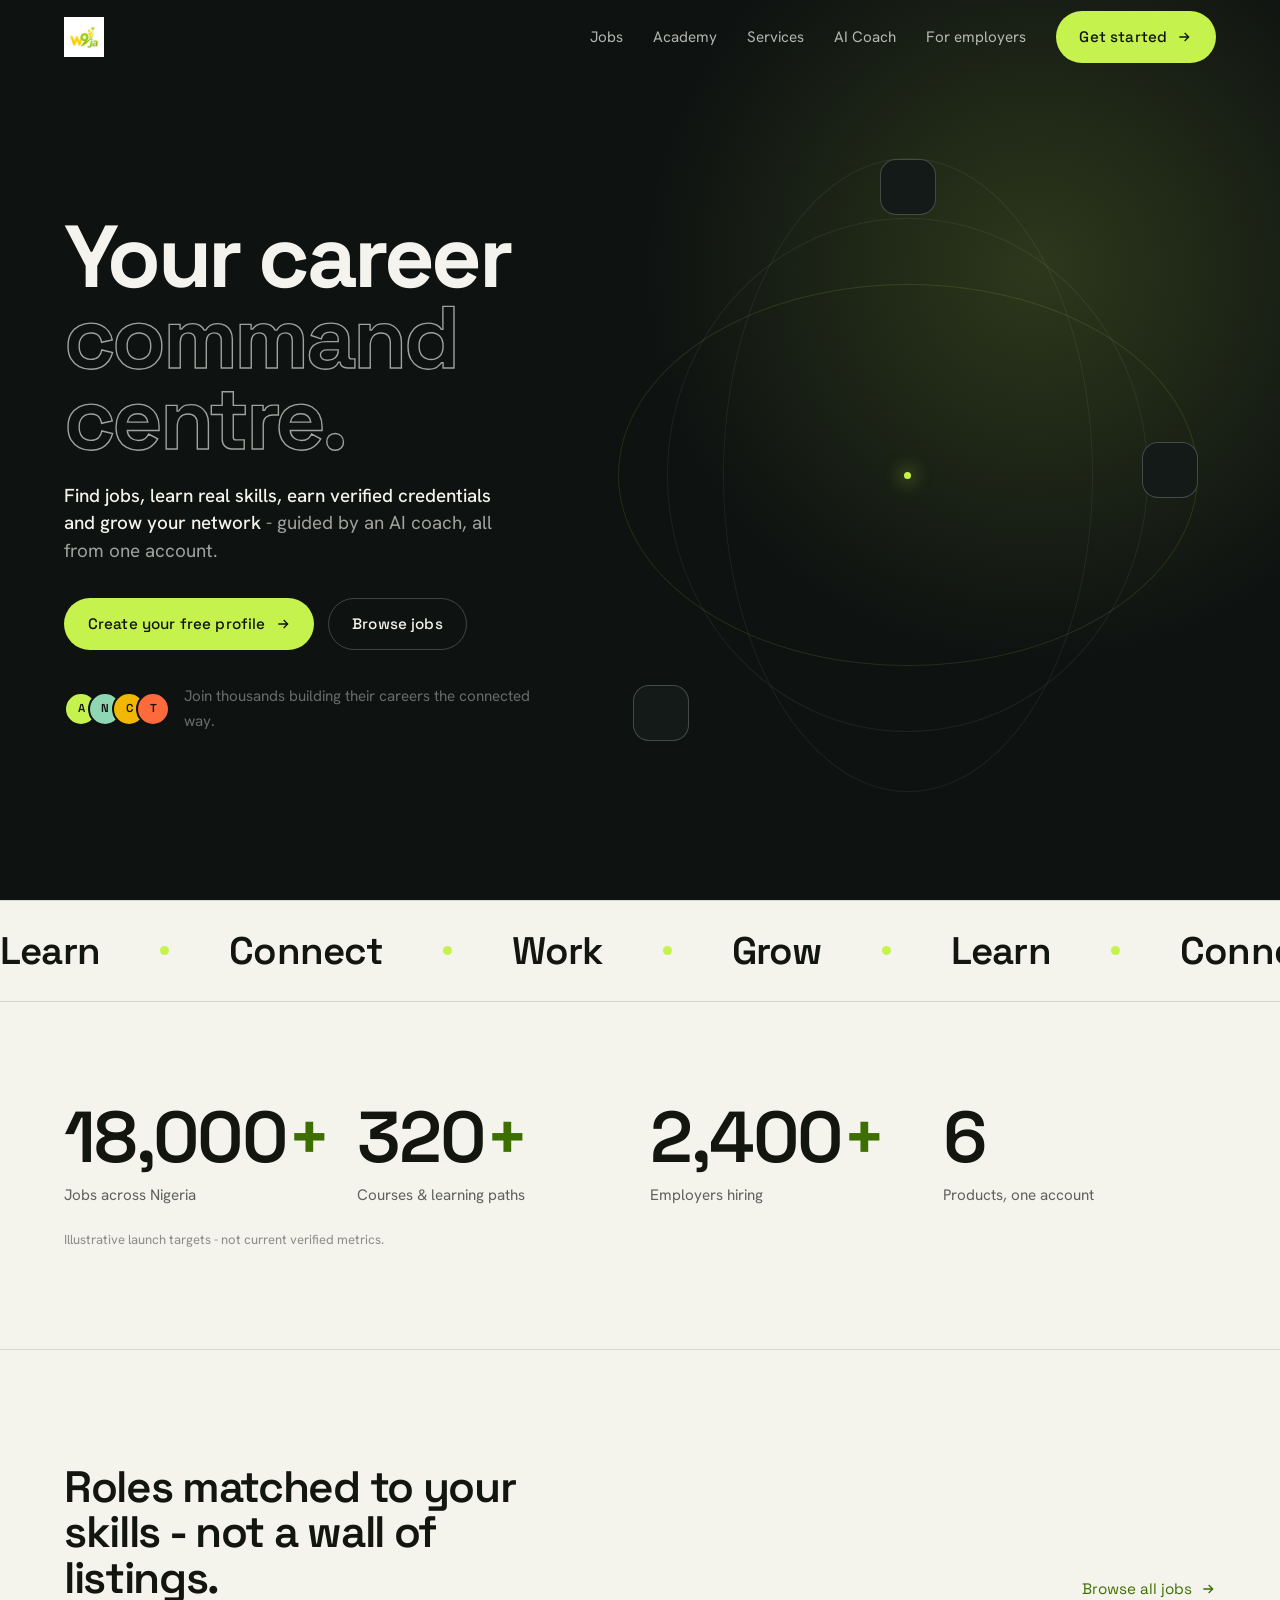
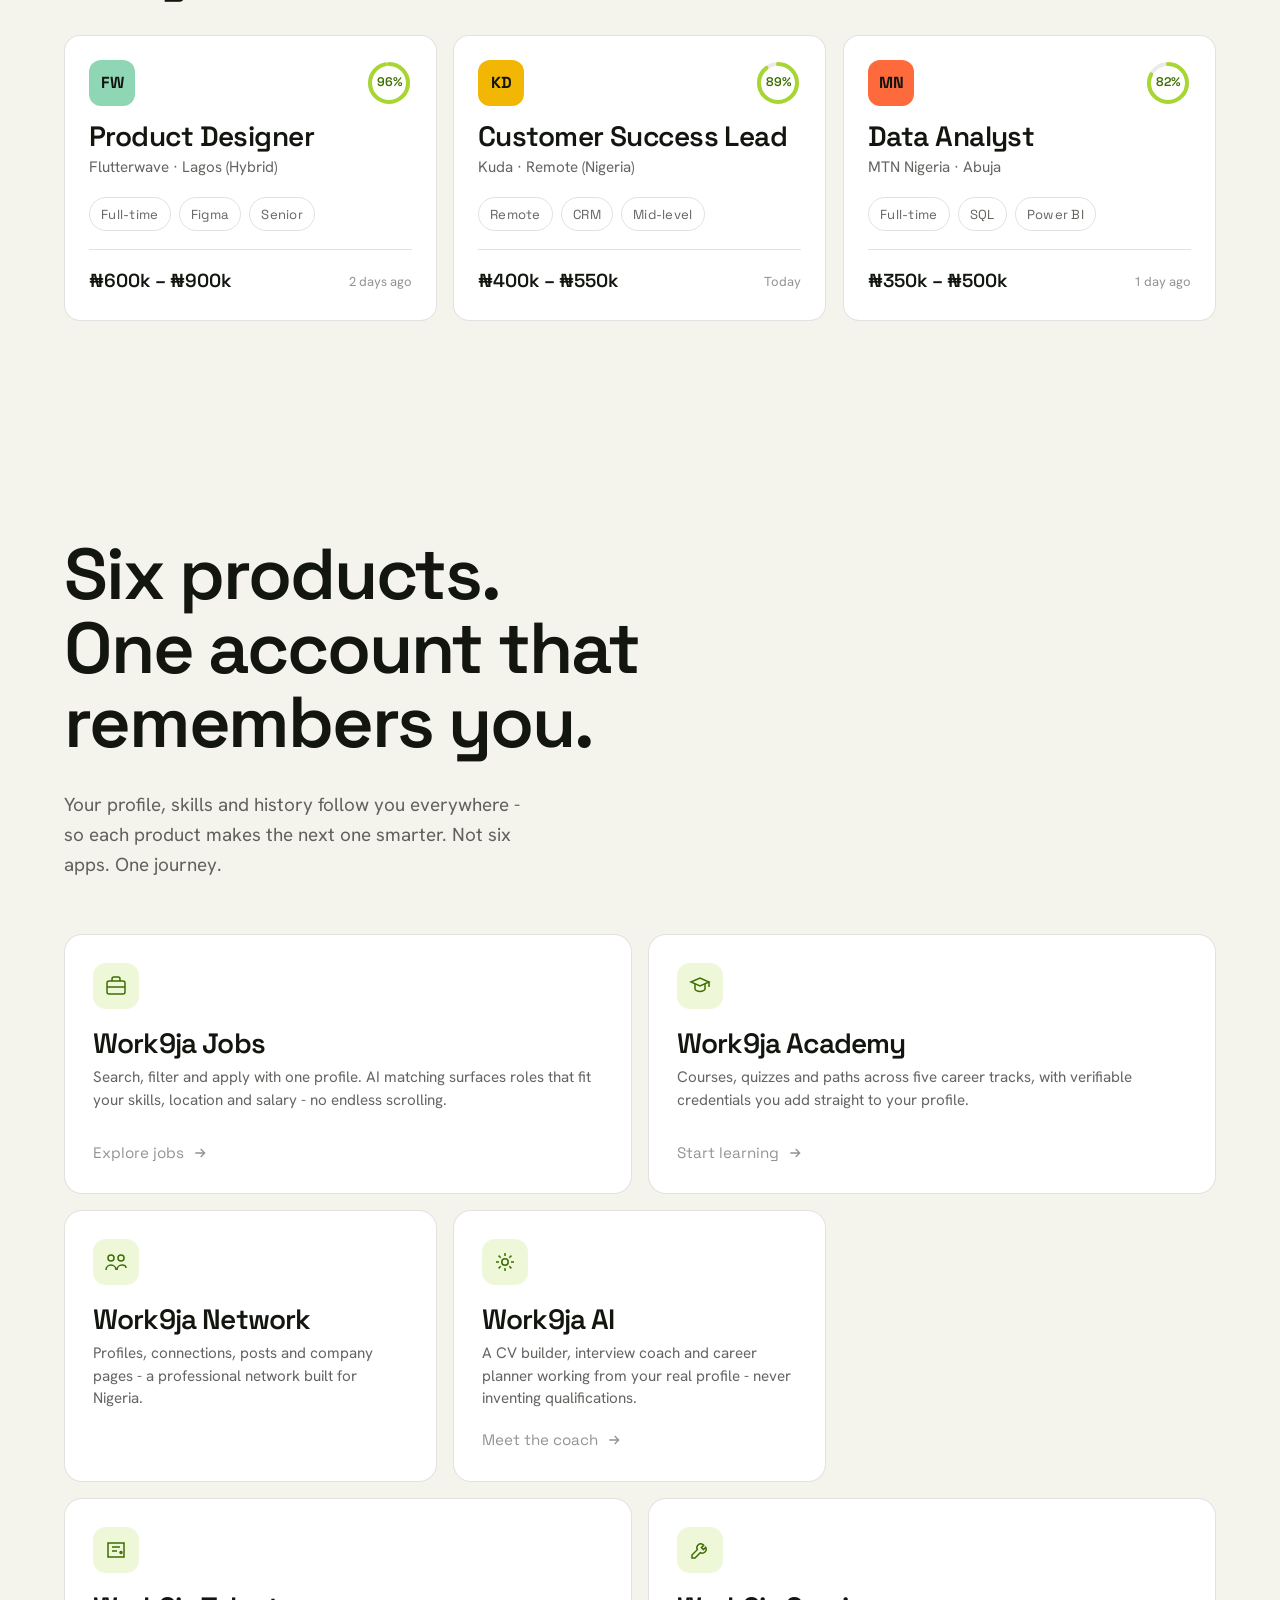
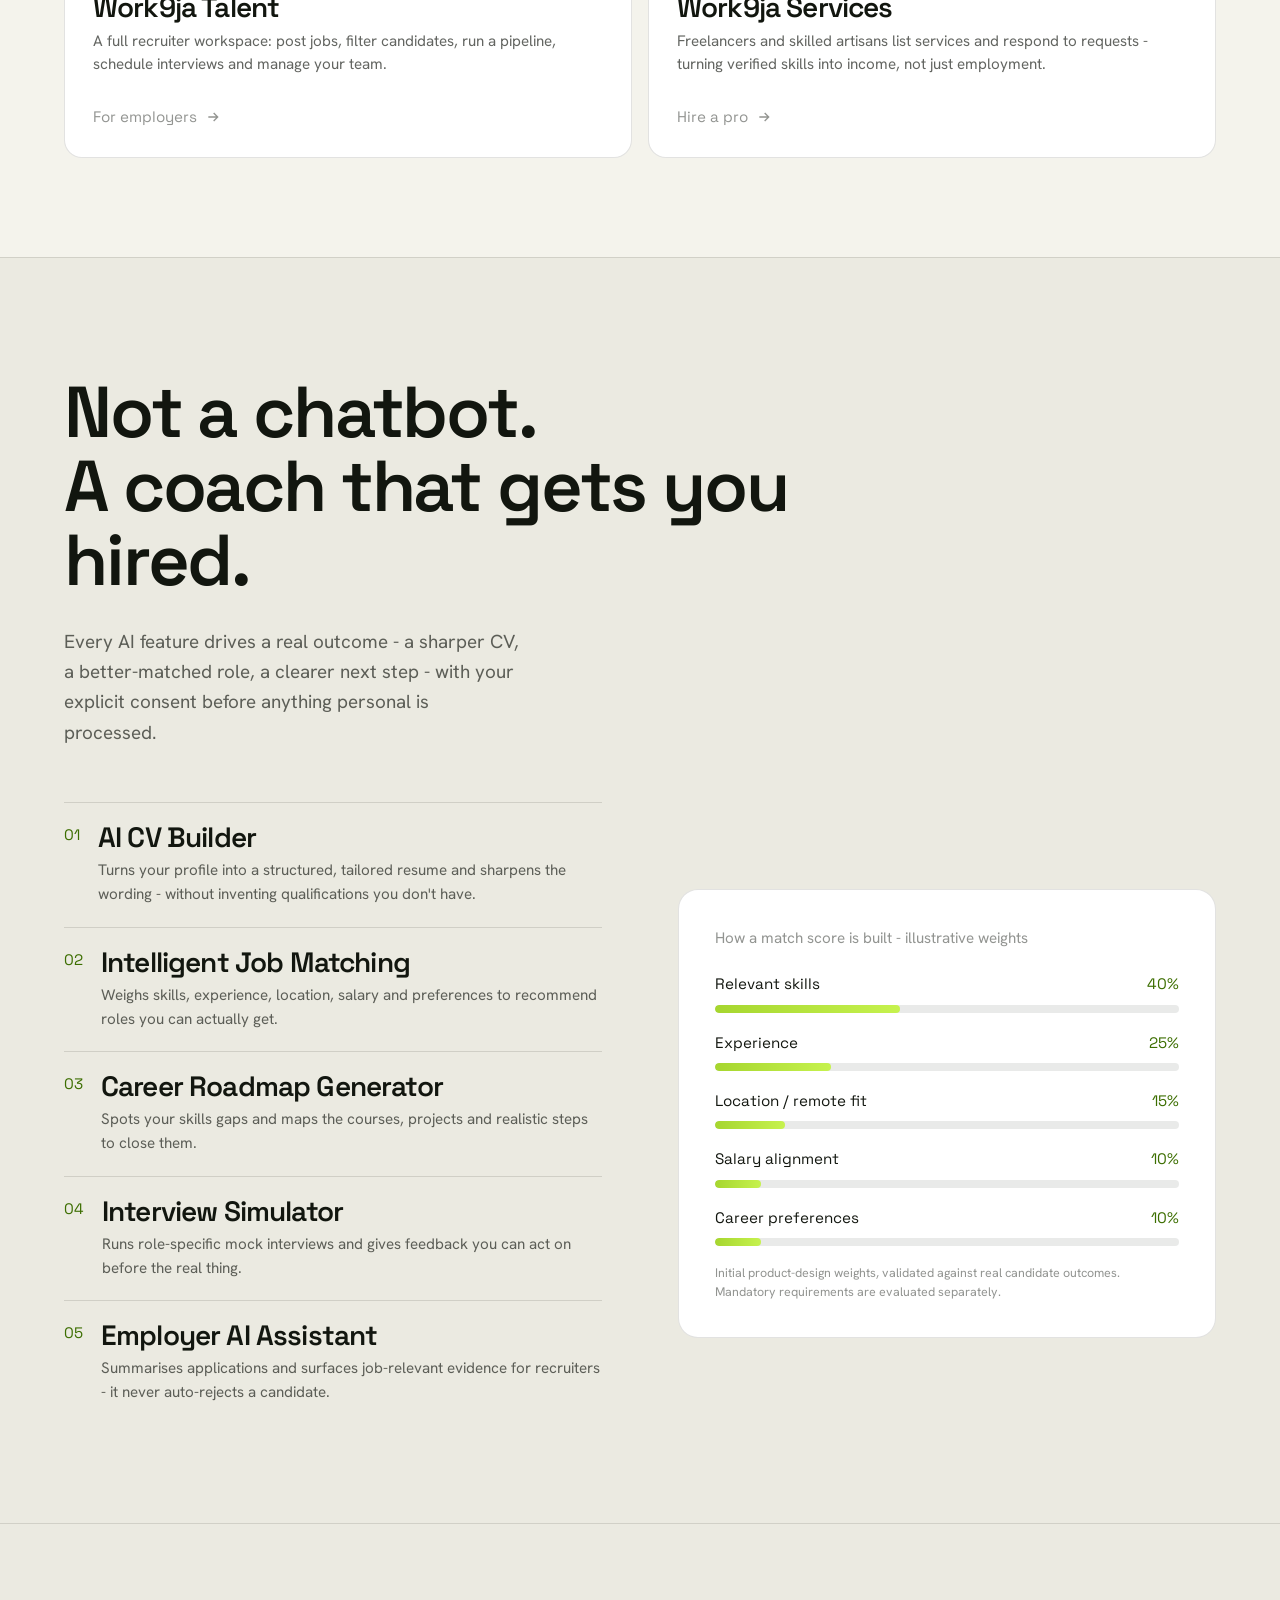
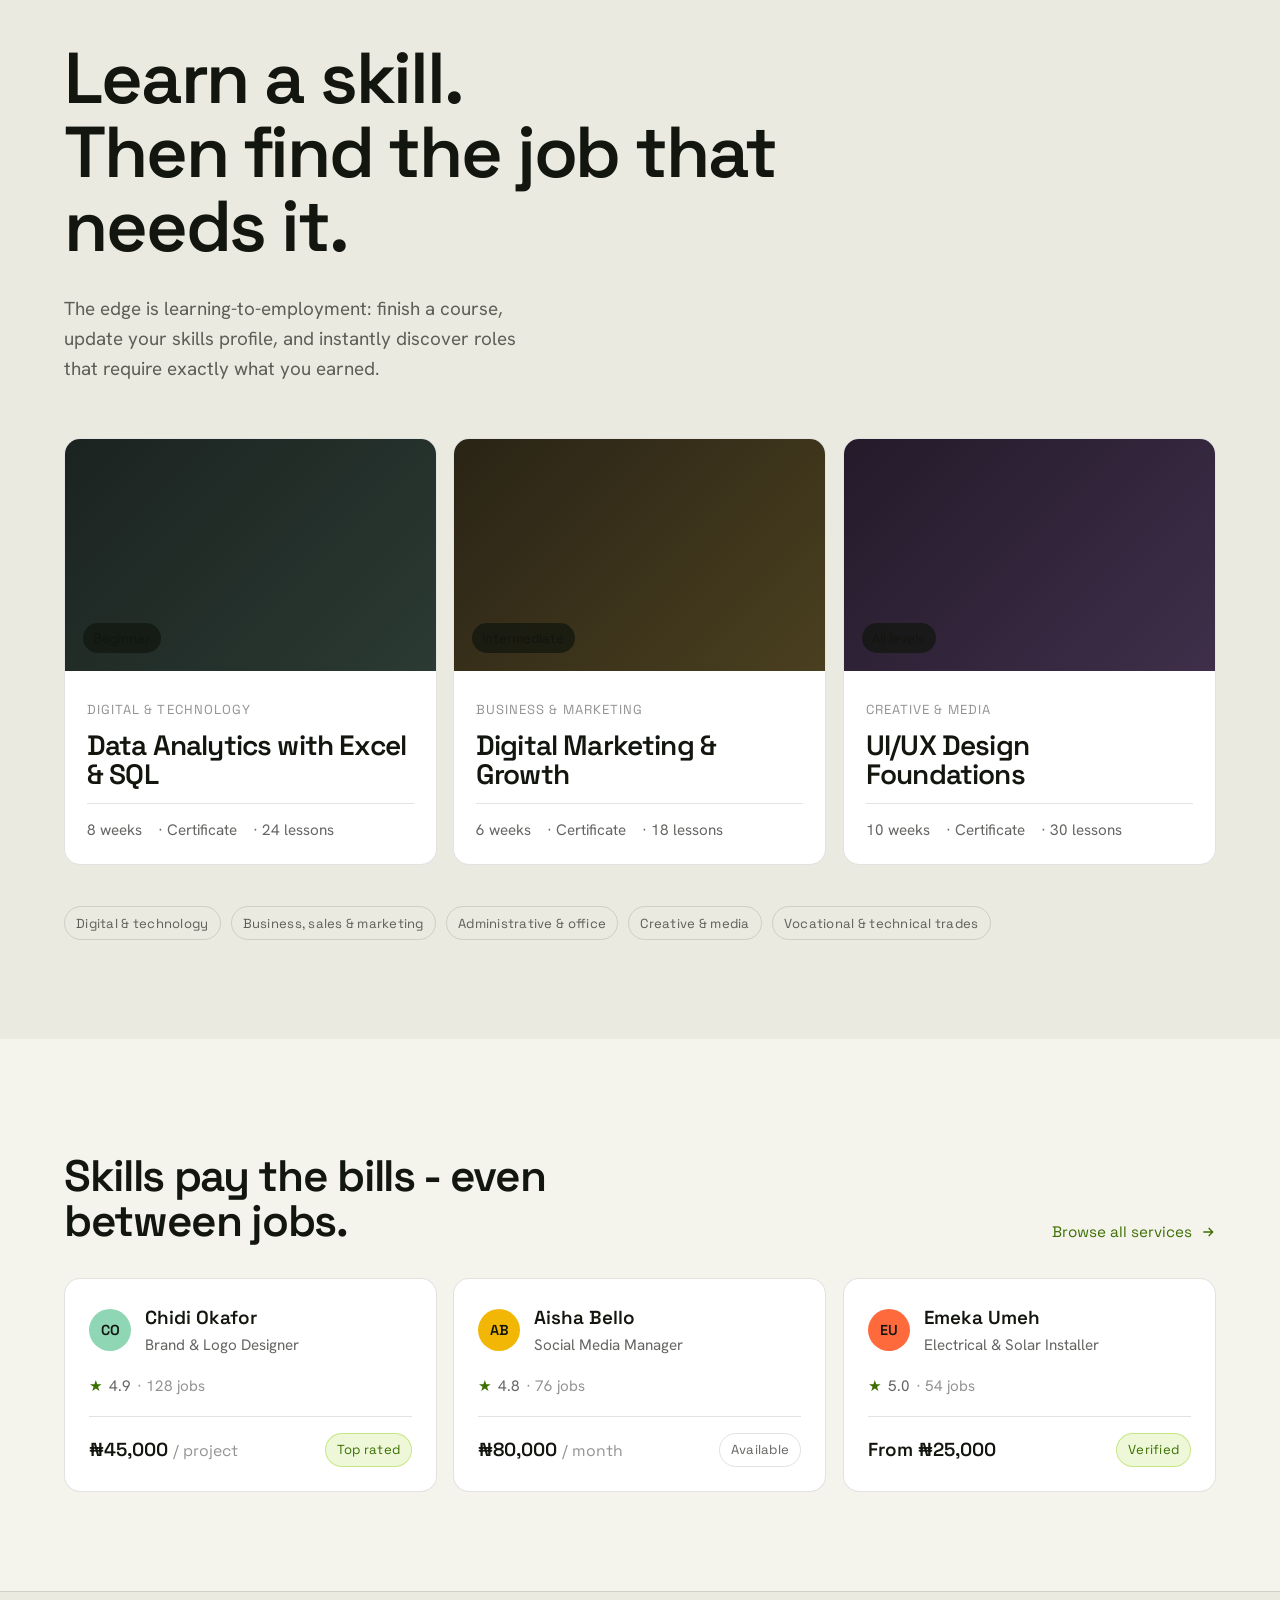
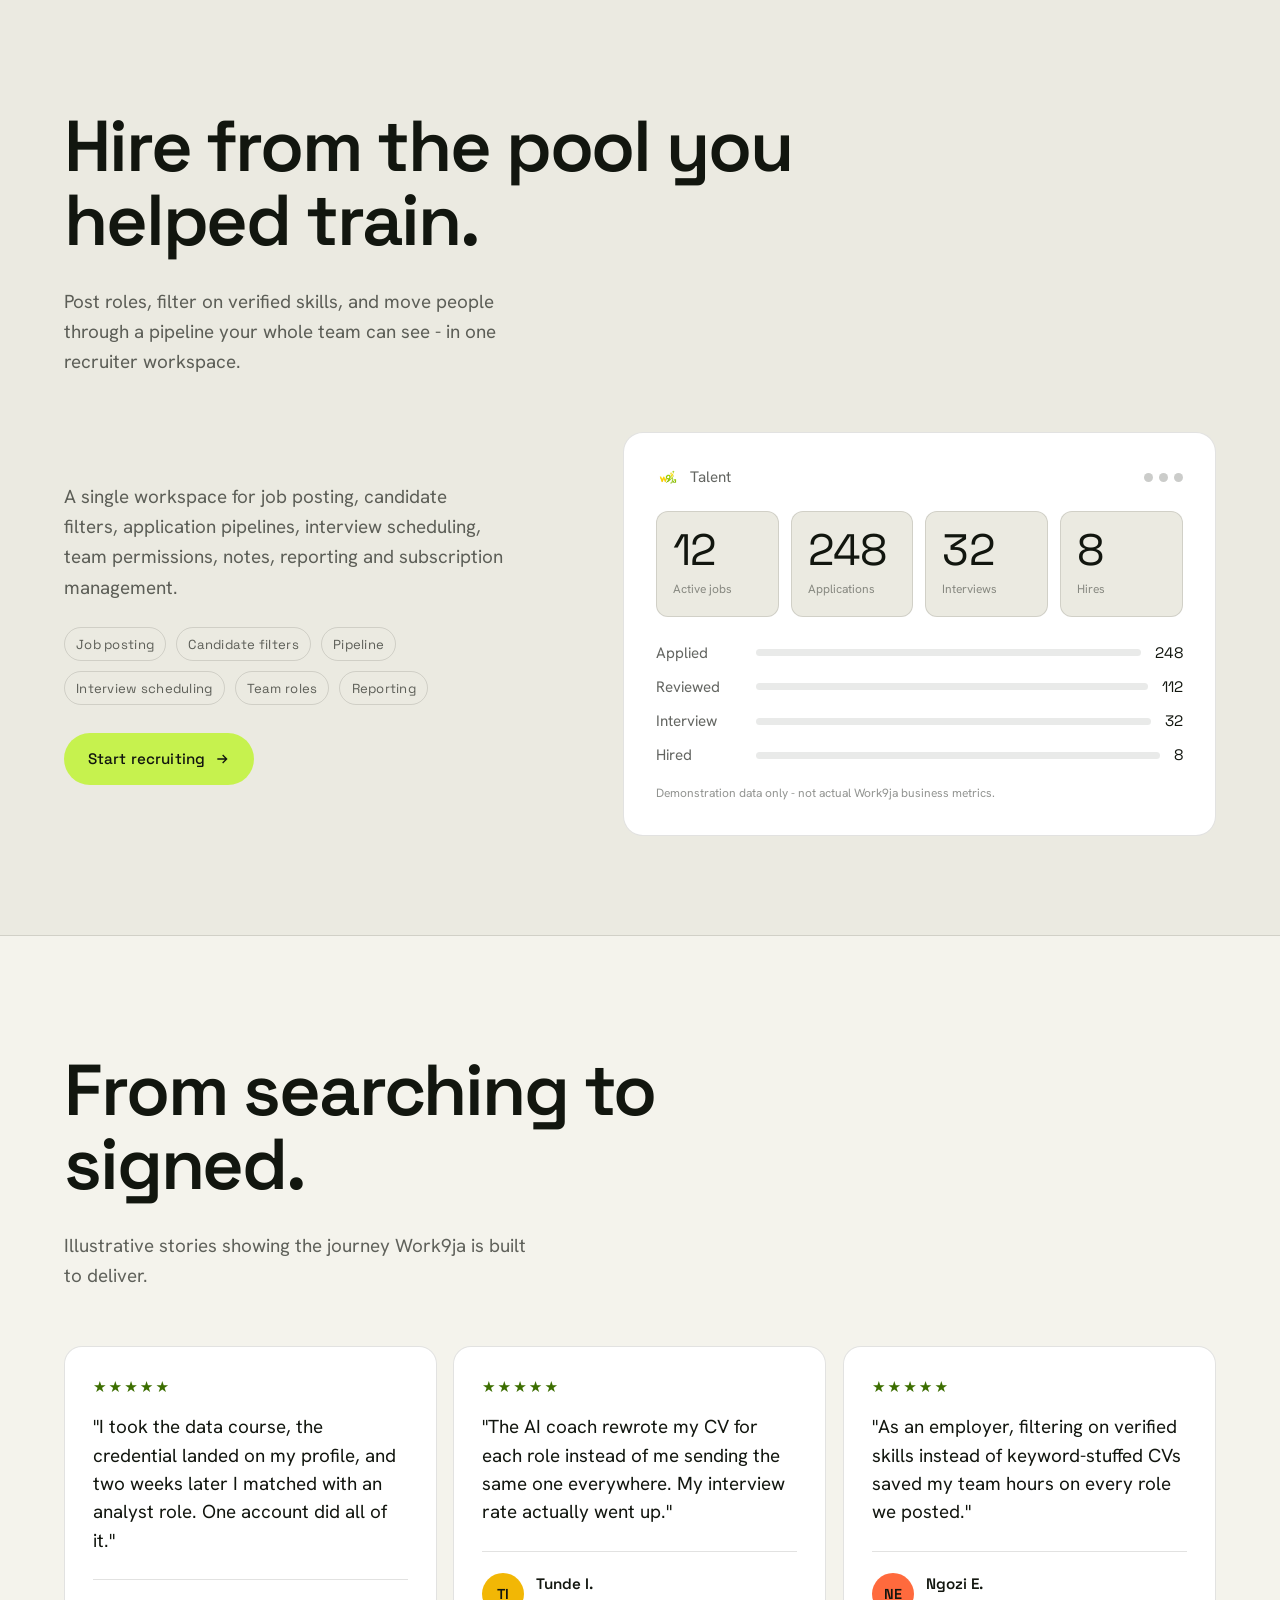
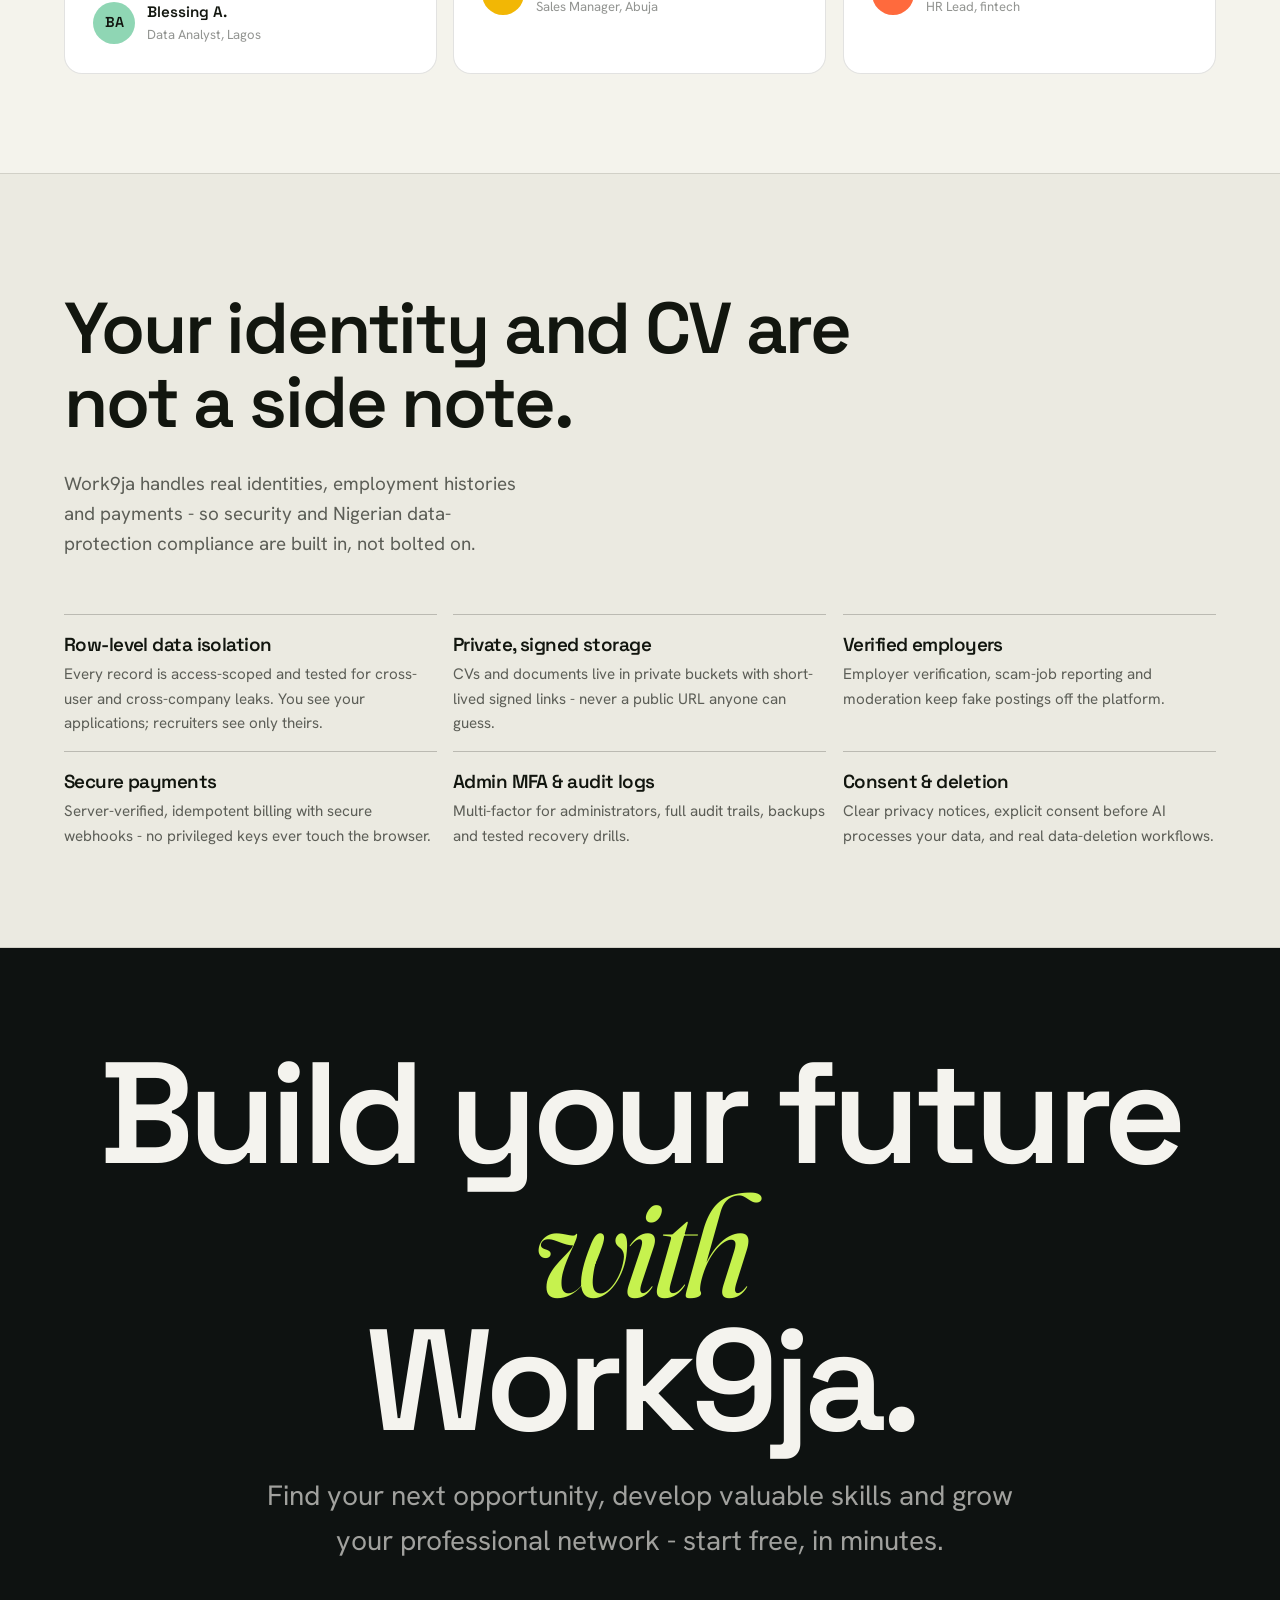
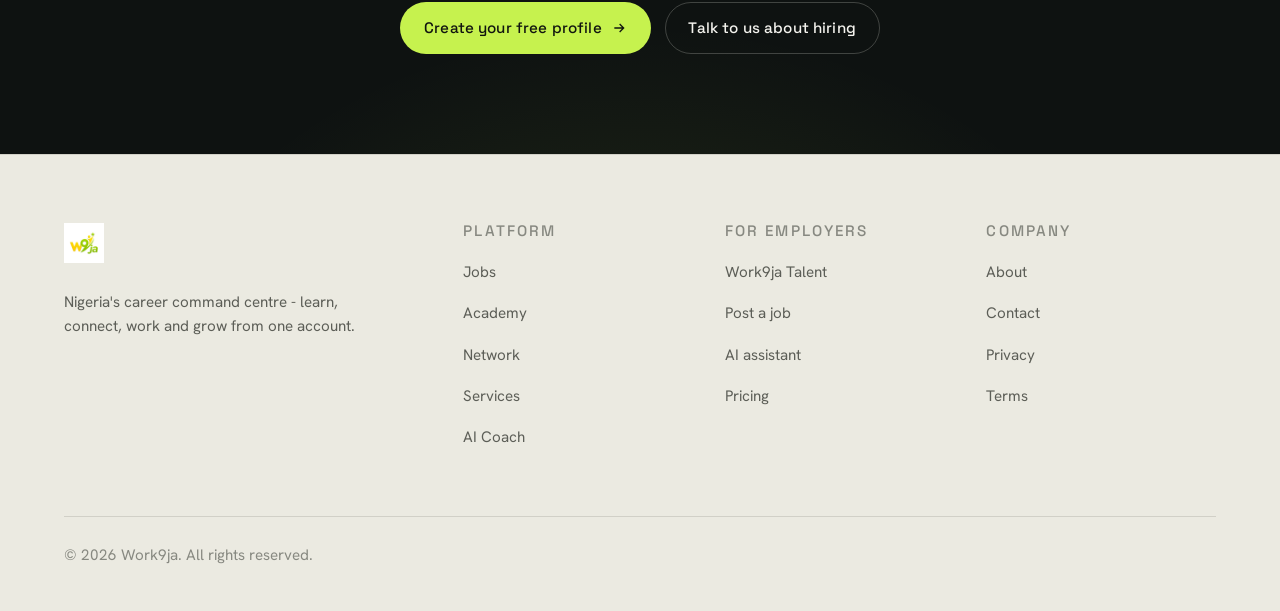
==== commit b2955594: "Light theme, logo in headers, role-rotator hero, redesigned jobs page - Flip to a light-default them" ====
--- a/index.html
+++ b/index.html
@@ -4,8 +4,8 @@
 <meta charset="utf-8" />
 <meta name="viewport" content="width=device-width, initial-scale=1" />
 
-<title>Work9ja — Your career command centre | Jobs, Academy, AI &amp; recruitment in Nigeria</title>
-<meta name="description" content="Work9ja is Nigeria's career command centre. Find jobs, learn in-demand skills, earn verified credentials, build your professional profile and get hired — with an AI career coach guiding every step. One account, six connected products." />
+<title>Work9ja - Your career command centre | Jobs, Academy, AI &amp; recruitment in Nigeria</title>
+<meta name="description" content="Work9ja is Nigeria's career command centre. Find jobs, learn in-demand skills, earn verified credentials, build your professional profile and get hired - with an AI career coach guiding every step. One account, six connected products." />
 <meta name="keywords" content="jobs in Nigeria, Nigerian job board, online courses Nigeria, AI CV builder, career coach, recruitment software Nigeria, professional network, freelance services Nigeria" />
 <meta name="robots" content="index, follow, max-image-preview:large" />
 <link rel="canonical" href="https://work9ja.sprtn.net/" />
@@ -13,17 +13,17 @@
 
 <meta property="og:type" content="website" />
 <meta property="og:site_name" content="Work9ja" />
-<meta property="og:title" content="Work9ja — Your career command centre" />
-<meta property="og:description" content="Find jobs, learn skills, earn credentials, build your network and get hired. One account, six connected products, one AI coach — built for Nigeria." />
+<meta property="og:title" content="Work9ja - Your career command centre" />
+<meta property="og:description" content="Find jobs, learn skills, earn credentials, build your network and get hired. One account, six connected products, one AI coach - built for Nigeria." />
 <meta property="og:url" content="https://work9ja.sprtn.net/" />
 <meta property="og:image" content="https://work9ja.sprtn.net/og-image.jpg" />
 <meta property="og:image:width" content="1200" />
 <meta property="og:image:height" content="630" />
-<meta property="og:image:alt" content="Work9ja — Learn. Connect. Work. Grow." />
+<meta property="og:image:alt" content="Work9ja - Learn. Connect. Work. Grow." />
 <meta property="og:locale" content="en_NG" />
 <meta name="twitter:card" content="summary_large_image" />
-<meta name="twitter:title" content="Work9ja — Your career command centre" />
-<meta name="twitter:description" content="Jobs, Academy, Network, AI coach, recruiter suite and services — one account, built for Nigeria." />
+<meta name="twitter:title" content="Work9ja - Your career command centre" />
+<meta name="twitter:description" content="Jobs, Academy, Network, AI coach, recruiter suite and services - one account, built for Nigeria." />
 <meta name="twitter:image" content="https://work9ja.sprtn.net/og-image.jpg" />
 
 <link rel="icon" href="/favicon.ico" sizes="any" />
@@ -38,7 +38,7 @@
     {"@type":"Organization","@id":"https://work9ja.sprtn.net/#org","name":"Work9ja","url":"https://work9ja.sprtn.net/","logo":"https://work9ja.sprtn.net/og-image.jpg","description":"Nigeria's career command centre: jobs, learning, verified credentials, professional networking and AI-powered recruitment in one connected platform.","areaServed":"NG","sameAs":["https://www.work9ja.com/"]},
     {"@type":"WebSite","@id":"https://work9ja.sprtn.net/#website","url":"https://work9ja.sprtn.net/","name":"Work9ja","publisher":{"@id":"https://work9ja.sprtn.net/#org"},"inLanguage":"en-NG"},
     {"@type":"FAQPage","mainEntity":[
-      {"@type":"Question","name":"What is Work9ja?","acceptedAnswer":{"@type":"Answer","text":"Work9ja is a unified career platform for Nigeria. One account lets you find jobs, learn in-demand skills, earn verified credentials, build a professional profile, connect with employers and get hired — guided by an AI career coach."}},
+      {"@type":"Question","name":"What is Work9ja?","acceptedAnswer":{"@type":"Answer","text":"Work9ja is a unified career platform for Nigeria. One account lets you find jobs, learn in-demand skills, earn verified credentials, build a professional profile, connect with employers and get hired - guided by an AI career coach."}},
       {"@type":"Question","name":"Is Work9ja free to use?","acceptedAnswer":{"@type":"Answer","text":"Creating a profile, searching jobs and starting courses is free. Premium tools, AI credits and employer recruitment plans are available for people and companies who want more."}},
       {"@type":"Question","name":"Can employers recruit on Work9ja?","acceptedAnswer":{"@type":"Answer","text":"Yes. Work9ja Talent gives employers job posting, candidate filtering, an application pipeline, interview scheduling, team permissions and reporting in one recruiter workspace."}}
     ]}
@@ -76,9 +76,25 @@
 
 /* ===== hero role rotator (orbit around invisible globe) ===== */
 .orbit-stage{position:relative;height:clamp(440px,52vw,660px);perspective:1500px}
-@media(max-width:980px){.orbit-stage{height:480px;max-width:520px;margin-inline:auto}}
-
-/* the invisible globe — concentric rotating rings */
+@media(max-width:980px){.orbit-stage{height:460px;max-width:480px;margin-inline:auto}}
+@media(max-width:620px){
+  .orbit-stage{height:400px;max-width:340px}
+  .orbit{display:none}                      /* hide orbiting bubbles on phones (they overlapped the card) */
+  .oring.r1{width:88%;height:88%}.oring.r2{width:100%;height:62%}.oring.r3{width:66%;height:100%}
+  .globe{opacity:.7}
+  .role-deck{inset:2% 1%}
+  .role-card{padding:18px;border-radius:16px}
+  .role-card h3{font-size:1.2rem;margin:12px 0 4px}
+  .role-card .jc-logo{width:40px;height:40px}
+  .role-card .sal{font-size:1.1rem;margin-top:12px}
+  .role-card .skills{display:none}          /* trim height so content fits the card */
+  .role-card .rc-foot{padding-top:12px}
+  .role-badge{left:0;top:0;font-size:.76rem;padding:9px 12px}
+  .role-card .pre,.role-card.pre{transform:translateX(50%) scale(.9)}
+  .role-card.exit{transform:translateX(-50%) scale(.9)}
+}
+
+/* the invisible globe - concentric rotating rings */
 .globe{position:absolute;inset:0;display:grid;place-items:center;pointer-events:none;z-index:0}
 .oring{position:absolute;border:1px solid var(--border);border-radius:50%;opacity:.55}
 .oring.r1{width:78%;height:78%;animation:gspin 30s linear infinite}
@@ -143,7 +159,7 @@
 .stats-grid{display:grid;grid-template-columns:repeat(4,1fr);gap:20px}
 @media(max-width:760px){.stats-grid{grid-template-columns:repeat(2,1fr)}}
 .stat .v{font-family:"Space Grotesk",sans-serif;font-weight:600;font-size:var(--step-3);letter-spacing:-0.03em;line-height:1}
-.stat .v .plus{color:var(--lime)}
+.stat .v .plus{color:var(--accent-ink)}
 .stat .k{color:var(--text-2);margin-top:10px;font-size:var(--step--1)}
 
 /* ECOSYSTEM products */
@@ -152,12 +168,12 @@
 .card::before{content:"";position:absolute;inset:0;background:radial-gradient(400px circle at var(--mx,50%) var(--my,0%),rgba(198,242,78,.10),transparent 60%);opacity:0;transition:opacity .5s}
 .card:hover{border-color:var(--border-strong);transform:translateY(-4px)}
 .card:hover::before{opacity:1}
-.card .ico{width:46px;height:46px;border-radius:13px;background:rgba(198,242,78,.12);display:grid;place-items:center;color:var(--lime)}
-.card .ico svg{width:24px;height:24px;stroke:var(--lime);stroke-width:1.5;fill:none}
+.card .ico{width:46px;height:46px;border-radius:13px;background:rgba(160,214,47,.18);display:grid;place-items:center;color:var(--accent-ink)}
+.card .ico svg{width:24px;height:24px;stroke:var(--accent-ink);stroke-width:1.5;fill:none}
 .card h3{font-size:var(--step-1);margin:20px 0 8px}
 .card p{color:var(--text-2);font-size:var(--step--1);line-height:1.5}
 .card .go{margin-top:auto;padding-top:18px;color:var(--text-3);font-family:"Space Grotesk",sans-serif;font-size:var(--step--1);display:flex;align-items:center;gap:8px;transition:color .4s}
-.card:hover .go{color:var(--lime)}
+.card:hover .go{color:var(--accent-ink)}
 .card .go svg{width:16px;height:16px;stroke:currentColor;stroke-width:2;fill:none;transition:transform .5s var(--expo-out)}
 .card:hover .go svg{transform:translateX(4px)}
 .card.lg{grid-column:span 3}.card.md{grid-column:span 3}.card.sm{grid-column:span 2}
@@ -168,7 +184,7 @@
 .preview-head{display:flex;justify-content:space-between;align-items:flex-end;gap:24px;margin-bottom:34px;flex-wrap:wrap}
 .cols-3{display:grid;grid-template-columns:repeat(3,1fr);gap:16px}
 @media(max-width:860px){.cols-3{grid-template-columns:1fr}}
-.seeall{font-family:"Space Grotesk",sans-serif;font-size:var(--step--1);display:inline-flex;gap:8px;align-items:center;color:var(--lime)}
+.seeall{font-family:"Space Grotesk",sans-serif;font-size:var(--step--1);display:inline-flex;gap:8px;align-items:center;color:var(--accent-ink)}
 .seeall svg{width:16px;height:16px;stroke:currentColor;stroke-width:2;fill:none;transition:transform .5s var(--expo-out)}
 .seeall:hover svg{transform:translateX(4px)}
 
@@ -176,30 +192,30 @@
 .ai-split{display:grid;grid-template-columns:1fr 1fr;gap:clamp(36px,6vw,80px);align-items:center}
 @media(max-width:900px){.ai-split{grid-template-columns:1fr}}
 .ai-item{border-top:1px solid var(--border);padding:20px 0;display:grid;grid-template-columns:auto 1fr;gap:18px;align-items:start}
-.ai-item .n{font-family:"Space Grotesk",sans-serif;color:var(--lime);font-size:var(--step--1)}
+.ai-item .n{font-family:"Space Grotesk",sans-serif;color:var(--accent-ink);font-size:var(--step--1)}
 .ai-item h3{font-size:var(--step-1)}
 .ai-item p{color:var(--text-2);font-size:var(--step--1);margin-top:6px}
 .weights{background:var(--ink-3);border:1px solid var(--border);border-radius:20px;padding:clamp(24px,3vw,36px)}
 .weights .cap{font-size:var(--step--1);color:var(--text-3);margin-bottom:22px}
 .wrow{margin-bottom:18px}
 .wrow .lab{display:flex;justify-content:space-between;font-family:"Space Grotesk",sans-serif;font-size:var(--step--1);margin-bottom:8px}
-.wrow .lab .pct{color:var(--lime)}
-.wtrack{height:8px;border-radius:100px;background:rgba(244,243,238,.08);overflow:hidden}
+.wrow .lab .pct{color:var(--accent-ink)}
+.wtrack{height:8px;border-radius:100px;background:var(--track);overflow:hidden}
 .wfill{height:100%;width:0;border-radius:100px;background:linear-gradient(90deg,var(--lime-deep),var(--lime));transition:width 1.3s var(--expo-out)}
 .weights.in .wfill{width:var(--w)}
 .weights .foot{color:var(--text-3);font-size:.78rem;margin-top:18px;line-height:1.5}
 
 /* ACADEMY (light section) */
-.course{background:#fff;border:1px solid var(--l-border);border-radius:var(--r-md);overflow:hidden;transition:transform .55s var(--expo-out),box-shadow .5s}
+.course{background:#fff;border:1px solid var(--border);border-radius:var(--r-md);overflow:hidden;transition:transform .55s var(--expo-out),box-shadow .5s}
 .course:hover{transform:translateY(-5px);box-shadow:0 30px 60px -34px rgba(0,0,0,.35)}
 .course .thumb{aspect-ratio:16/10;display:flex;align-items:flex-end;padding:18px;position:relative}
 .course .thumb .lvl{font-family:"Space Grotesk",sans-serif;font-size:var(--step--2);background:rgba(17,21,15,.72);color:var(--bone);padding:.35em .8em;border-radius:100px}
 .course .body{padding:22px}
-.course .body .trk{font-family:"Space Grotesk",sans-serif;font-size:var(--step--2);letter-spacing:.08em;text-transform:uppercase;color:var(--l-text-3)}
-.course h3{font-size:var(--step-1);margin:8px 0 10px;color:var(--l-text-1)}
-.course .meta{display:flex;gap:16px;color:var(--l-text-2);font-size:var(--step--1);margin-top:14px;padding-top:14px;border-top:1px solid var(--l-border)}
+.course .body .trk{font-family:"Space Grotesk",sans-serif;font-size:var(--step--2);letter-spacing:.08em;text-transform:uppercase;color:var(--text-3)}
+.course h3{font-size:var(--step-1);margin:8px 0 10px;color:var(--text-1)}
+.course .meta{display:flex;gap:16px;color:var(--text-2);font-size:var(--step--1);margin-top:14px;padding-top:14px;border-top:1px solid var(--border)}
 .tracks{display:flex;flex-wrap:wrap;gap:10px;margin-top:40px}
-.tracks .pill{border-color:var(--l-border);color:var(--l-text-2)}
+.tracks .pill{border-color:var(--border);color:var(--text-2)}
 
 /* EMPLOYERS dashboard */
 .ai-bg{background:var(--ink-2);border-top:1px solid var(--border);border-bottom:1px solid var(--border)}
@@ -216,7 +232,7 @@
 .pipe{display:flex;flex-direction:column;gap:10px}
 .pipe .stage{display:grid;grid-template-columns:86px 1fr auto;gap:14px;align-items:center;font-size:var(--step--1)}
 .pipe .nm{color:var(--text-2)}
-.pipe .ptrack{height:7px;background:rgba(244,243,238,.07);border-radius:100px;overflow:hidden}
+.pipe .ptrack{height:7px;background:var(--track);border-radius:100px;overflow:hidden}
 .pipe .pfill{height:100%;width:0;background:var(--lime);border-radius:100px;transition:width 1.2s var(--expo-out)}
 .dash.in .pfill{width:var(--pw)}
 .pipe .ct{font-family:"Space Grotesk",sans-serif;color:var(--text-1)}
@@ -231,7 +247,7 @@
 .quote .who{display:flex;gap:12px;align-items:center;margin-top:24px;padding-top:20px;border-top:1px solid var(--border)}
 .quote .who .nm{font-family:"Space Grotesk",sans-serif;font-weight:600;font-size:var(--step--1)}
 .quote .who .rl{color:var(--text-3);font-size:var(--step--2)}
-.quote .stars{color:var(--lime);font-size:var(--step--1);letter-spacing:2px}
+.quote .stars{color:var(--accent-ink);font-size:var(--step--1);letter-spacing:2px}
 
 /* TRUST */
 .trust-grid{display:grid;grid-template-columns:repeat(3,1fr);gap:16px}
@@ -252,20 +268,19 @@
 
 <body class="grain">
 
-<header class="nav" id="nav">
+<header class="nav nav-invert" id="nav">
   <div class="wrap nav-row">
-    <a href="/" class="wordmark" aria-label="Work9ja home"><span>work</span><span class="nine">9ja</span></a>
+    <a href="/" class="brand" aria-label="Work9ja home"><img src="/apple-icon.png" alt="Work9ja" class="brand-img" /></a>
     <button class="nav-toggle" aria-label="Menu" aria-expanded="false" aria-controls="navlinks">
       <svg viewBox="0 0 24 24"><path d="M3 6h18M3 12h18M3 18h18"/></svg>
     </button>
     <nav class="nav-links" id="navlinks" aria-label="Primary">
       <a href="/jobs.html">Jobs</a>
       <a href="#academy">Academy</a>
-      <a href="#ecosystem">Network</a>
       <a href="/services.html">Services</a>
       <a href="#engine">AI Coach</a>
       <a href="#employers">For employers</a>
-      <a href="#start" class="btn btn-primary" data-magnetic>Get started
+      <a href="/login.html" class="btn btn-primary" data-magnetic>Get started
         <svg class="arrow" viewBox="0 0 24 24"><path d="M5 12h14M13 6l6 6-6 6"/></svg>
       </a>
     </nav>
@@ -275,7 +290,7 @@
 <main>
 
 <!-- ===== HERO ===== -->
-<section class="hero" aria-label="Introduction">
+<section class="hero dark" aria-label="Introduction">
   <div class="hero-glow" aria-hidden="true"></div>
   <div class="wrap hero-grid">
     <div class="hero-copy">
@@ -283,9 +298,9 @@
         <span class="ln"><span>Your career</span></span>
         <span class="ln"><span class="outline">command centre.</span></span>
       </h1>
-      <p class="hero-lede"><b>Find jobs, learn real skills, earn verified credentials and grow your network</b> — guided by an AI coach, all from one account.</p>
+      <p class="hero-lede"><b>Find jobs, learn real skills, earn verified credentials and grow your network</b> - guided by an AI coach, all from one account.</p>
       <div class="hero-cta">
-        <a href="#start" class="btn btn-primary" data-magnetic>Create your free profile
+        <a href="/login.html" class="btn btn-primary" data-magnetic>Create your free profile
           <svg class="arrow" viewBox="0 0 24 24"><path d="M5 12h14M13 6l6 6-6 6"/></svg>
         </a>
         <a href="/jobs.html" class="btn btn-ghost" data-magnetic>Browse jobs</a>
@@ -342,7 +357,7 @@
     <div class="stat reveal" data-d="2"><div class="v mono-num"><span data-count="2400" data-suffix="">0</span><span class="plus">+</span></div><div class="k">Employers hiring</div></div>
     <div class="stat reveal" data-d="3"><div class="v mono-num"><span data-count="6" data-suffix="">0</span></div><div class="k">Products, one account</div></div>
   </div>
-  <div class="wrap" style="margin-top:22px"><p style="color:var(--text-3);font-size:var(--step--2)">Illustrative launch targets — not current verified metrics.</p></div>
+  <div class="wrap" style="margin-top:22px"><p style="color:var(--text-3);font-size:var(--step--2)">Illustrative launch targets - not current verified metrics.</p></div>
 </section>
 
 <!-- ===== FEATURED JOBS ===== -->
@@ -350,7 +365,7 @@
   <div class="wrap">
     <div class="preview-head">
       <div>
-<h2 style="font-size:var(--step-2);max-width:18ch;margin-top:16px">Roles matched to your skills — not a wall of listings.</h2>
+<h2 style="font-size:var(--step-2);max-width:18ch;margin-top:16px">Roles matched to your skills - not a wall of listings.</h2>
       </div>
       <a href="/jobs.html" class="seeall">Browse all jobs <svg viewBox="0 0 24 24"><path d="M5 12h14M13 6l6 6-6 6"/></svg></a>
     </div>
@@ -396,13 +411,13 @@
       <div>
 <h2 class="reveal" data-d="1" style="margin-top:18px">Six products.<br>One account that remembers you.</h2>
       </div>
-      <p class="sub reveal" data-d="2">Your profile, skills and history follow you everywhere — so each product makes the next one smarter. Not six apps. One journey.</p>
+      <p class="sub reveal" data-d="2">Your profile, skills and history follow you everywhere - so each product makes the next one smarter. Not six apps. One journey.</p>
     </div>
     <div class="prod-grid">
       <a href="/jobs.html" class="card lg reveal" data-spotlight>
         <span class="ico"><svg viewBox="0 0 24 24"><rect x="3" y="7" width="18" height="13" rx="2"/><path d="M8 7V5a2 2 0 0 1 2-2h4a2 2 0 0 1 2 2v2M3 13h18"/></svg></span>
         <h3>Work9ja Jobs</h3>
-        <p>Search, filter and apply with one profile. AI matching surfaces roles that fit your skills, location and salary — no endless scrolling.</p>
+        <p>Search, filter and apply with one profile. AI matching surfaces roles that fit your skills, location and salary - no endless scrolling.</p>
         <span class="go">Explore jobs <svg viewBox="0 0 24 24"><path d="M5 12h14M13 6l6 6-6 6"/></svg></span>
       </a>
       <a href="#academy" class="card md reveal" data-d="1" data-spotlight>
@@ -414,12 +429,12 @@
       <div class="card sm reveal" data-spotlight>
         <span class="ico"><svg viewBox="0 0 24 24"><circle cx="7" cy="8" r="3"/><circle cx="17" cy="8" r="3"/><path d="M2 20c0-2.8 2.2-5 5-5s5 2.2 5 5M13 20c0-2.8 2.2-5 5-5s4 1.2 4 3"/></svg></span>
         <h3>Work9ja Network</h3>
-        <p>Profiles, connections, posts and company pages — a professional network built for Nigeria.</p>
+        <p>Profiles, connections, posts and company pages - a professional network built for Nigeria.</p>
       </div>
       <a href="#engine" class="card sm reveal" data-d="1" data-spotlight>
         <span class="ico"><svg viewBox="0 0 24 24"><path d="M12 3v3M12 18v3M3 12h3M18 12h3M5.6 5.6l2.1 2.1M16.3 16.3l2.1 2.1M18.4 5.6l-2.1 2.1M7.7 16.3l-2.1 2.1"/><circle cx="12" cy="12" r="3.2"/></svg></span>
         <h3>Work9ja AI</h3>
-        <p>A CV builder, interview coach and career planner working from your real profile — never inventing qualifications.</p>
+        <p>A CV builder, interview coach and career planner working from your real profile - never inventing qualifications.</p>
         <span class="go">Meet the coach <svg viewBox="0 0 24 24"><path d="M5 12h14M13 6l6 6-6 6"/></svg></span>
       </a>
       <a href="#employers" class="card md reveal" data-d="2" data-spotlight>
@@ -431,7 +446,7 @@
       <a href="/services.html" class="card lg reveal" data-d="3" data-spotlight>
         <span class="ico"><svg viewBox="0 0 24 24"><path d="M14.7 6.3a4 4 0 0 0-5.4 5.4L4 17v3h3l5.3-5.3a4 4 0 0 0 5.4-5.4l-2.3 2.3-2-2 2.3-2.3z"/></svg></span>
         <h3>Work9ja Services</h3>
-        <p>Freelancers and skilled artisans list services and respond to requests — turning verified skills into income, not just employment.</p>
+        <p>Freelancers and skilled artisans list services and respond to requests - turning verified skills into income, not just employment.</p>
         <span class="go">Hire a pro <svg viewBox="0 0 24 24"><path d="M5 12h14M13 6l6 6-6 6"/></svg></span>
       </a>
     </div>
@@ -445,18 +460,18 @@
       <div>
 <h2 class="reveal" data-d="1" style="margin-top:18px">Not a chatbot.<br>A coach that gets you hired.</h2>
       </div>
-      <p class="sub reveal" data-d="2">Every AI feature drives a real outcome — a sharper CV, a better-matched role, a clearer next step — with your explicit consent before anything personal is processed.</p>
+      <p class="sub reveal" data-d="2">Every AI feature drives a real outcome - a sharper CV, a better-matched role, a clearer next step - with your explicit consent before anything personal is processed.</p>
     </div>
     <div class="ai-split">
       <div>
-        <div class="ai-item reveal"><span class="n">01</span><div><h3>AI CV Builder</h3><p>Turns your profile into a structured, tailored resume and sharpens the wording — without inventing qualifications you don't have.</p></div></div>
+        <div class="ai-item reveal"><span class="n">01</span><div><h3>AI CV Builder</h3><p>Turns your profile into a structured, tailored resume and sharpens the wording - without inventing qualifications you don't have.</p></div></div>
         <div class="ai-item reveal" data-d="1"><span class="n">02</span><div><h3>Intelligent Job Matching</h3><p>Weighs skills, experience, location, salary and preferences to recommend roles you can actually get.</p></div></div>
         <div class="ai-item reveal" data-d="2"><span class="n">03</span><div><h3>Career Roadmap Generator</h3><p>Spots your skills gaps and maps the courses, projects and realistic steps to close them.</p></div></div>
         <div class="ai-item reveal" data-d="3"><span class="n">04</span><div><h3>Interview Simulator</h3><p>Runs role-specific mock interviews and gives feedback you can act on before the real thing.</p></div></div>
-        <div class="ai-item reveal" data-d="4"><span class="n">05</span><div><h3>Employer AI Assistant</h3><p>Summarises applications and surfaces job-relevant evidence for recruiters — it never auto-rejects a candidate.</p></div></div>
+        <div class="ai-item reveal" data-d="4"><span class="n">05</span><div><h3>Employer AI Assistant</h3><p>Summarises applications and surfaces job-relevant evidence for recruiters - it never auto-rejects a candidate.</p></div></div>
       </div>
       <div class="weights reveal" data-d="1" data-bars>
-        <p class="cap">How a match score is built — illustrative weights</p>
+        <p class="cap">How a match score is built - illustrative weights</p>
         <div class="wrow"><div class="lab"><span>Relevant skills</span><span class="pct">40%</span></div><div class="wtrack"><div class="wfill" style="--w:40%"></div></div></div>
         <div class="wrow"><div class="lab"><span>Experience</span><span class="pct">25%</span></div><div class="wtrack"><div class="wfill" style="--w:25%"></div></div></div>
         <div class="wrow"><div class="lab"><span>Location / remote fit</span><span class="pct">15%</span></div><div class="wtrack"><div class="wfill" style="--w:15%"></div></div></div>
@@ -506,7 +521,7 @@
   <div class="wrap">
     <div class="preview-head">
       <div>
-<h2 style="font-size:var(--step-2);max-width:20ch;margin-top:16px">Skills pay the bills — even between jobs.</h2>
+<h2 style="font-size:var(--step-2);max-width:20ch;margin-top:16px">Skills pay the bills - even between jobs.</h2>
       </div>
       <a href="/services.html" class="seeall">Browse all services <svg viewBox="0 0 24 24"><path d="M5 12h14M13 6l6 6-6 6"/></svg></a>
     </div>
@@ -537,7 +552,7 @@
       <div>
 <h2 class="reveal" data-d="1" style="margin-top:18px">Hire from the pool you helped train.</h2>
       </div>
-      <p class="sub reveal" data-d="2">Post roles, filter on verified skills, and move people through a pipeline your whole team can see — in one recruiter workspace.</p>
+      <p class="sub reveal" data-d="2">Post roles, filter on verified skills, and move people through a pipeline your whole team can see - in one recruiter workspace.</p>
     </div>
     <div class="emp-split">
       <div>
@@ -545,13 +560,13 @@
         <div class="emp-feats reveal" data-d="1">
           <span class="pill">Job posting</span><span class="pill">Candidate filters</span><span class="pill">Pipeline</span><span class="pill">Interview scheduling</span><span class="pill">Team roles</span><span class="pill">Reporting</span>
         </div>
-        <a href="#start" class="btn btn-primary reveal" data-d="2" data-magnetic style="margin-top:28px">Start recruiting
+        <a href="/login.html" class="btn btn-primary reveal" data-d="2" data-magnetic style="margin-top:28px">Start recruiting
           <svg class="arrow" viewBox="0 0 24 24"><path d="M5 12h14M13 6l6 6-6 6"/></svg>
         </a>
       </div>
       <div class="dash reveal" data-d="1" data-bars role="img" aria-label="Illustrative recruiter dashboard: 12 active jobs, 248 applications, 32 interviews, 8 hires, with a hiring pipeline.">
         <div class="dash-top">
-          <span class="wordmark" style="font-size:1rem"><span>work</span><span class="nine">9ja</span> <span style="color:var(--text-3);font-weight:400;margin-left:6px;font-family:'Hanken Grotesk'">Talent</span></span>
+          <span class="brand"><img src="/apple-icon.png" alt="Work9ja" class="brand-img" style="height:24px" /> <span style="color:var(--text-2);font-weight:400;font-family:'Hanken Grotesk';font-size:.95rem">Talent</span></span>
           <span class="dot" aria-hidden="true"><i></i><i></i><i></i></span>
         </div>
         <div class="kpis">
@@ -566,7 +581,7 @@
           <div class="stage"><span class="nm">Interview</span><span class="ptrack"><span class="pfill" style="--pw:13%"></span></span><span class="ct">32</span></div>
           <div class="stage"><span class="nm">Hired</span><span class="ptrack"><span class="pfill" style="--pw:4%"></span></span><span class="ct">8</span></div>
         </div>
-        <p class="illus">Demonstration data only — not actual Work9ja business metrics.</p>
+        <p class="illus">Demonstration data only - not actual Work9ja business metrics.</p>
       </div>
     </div>
   </div>
@@ -608,13 +623,13 @@
       <div>
 <h2 class="reveal" data-d="1" style="margin-top:18px">Your identity and CV are not a side note.</h2>
       </div>
-      <p class="sub reveal" data-d="2">Work9ja handles real identities, employment histories and payments — so security and Nigerian data-protection compliance are built in, not bolted on.</p>
+      <p class="sub reveal" data-d="2">Work9ja handles real identities, employment histories and payments - so security and Nigerian data-protection compliance are built in, not bolted on.</p>
     </div>
     <div class="trust-grid">
       <div class="trust reveal"><h3>Row-level data isolation</h3><p>Every record is access-scoped and tested for cross-user and cross-company leaks. You see your applications; recruiters see only theirs.</p></div>
-      <div class="trust reveal" data-d="1"><h3>Private, signed storage</h3><p>CVs and documents live in private buckets with short-lived signed links — never a public URL anyone can guess.</p></div>
+      <div class="trust reveal" data-d="1"><h3>Private, signed storage</h3><p>CVs and documents live in private buckets with short-lived signed links - never a public URL anyone can guess.</p></div>
       <div class="trust reveal" data-d="2"><h3>Verified employers</h3><p>Employer verification, scam-job reporting and moderation keep fake postings off the platform.</p></div>
-      <div class="trust reveal" data-d="3"><h3>Secure payments</h3><p>Server-verified, idempotent billing with secure webhooks — no privileged keys ever touch the browser.</p></div>
+      <div class="trust reveal" data-d="3"><h3>Secure payments</h3><p>Server-verified, idempotent billing with secure webhooks - no privileged keys ever touch the browser.</p></div>
       <div class="trust reveal" data-d="4"><h3>Admin MFA &amp; audit logs</h3><p>Multi-factor for administrators, full audit trails, backups and tested recovery drills.</p></div>
       <div class="trust reveal" data-d="5"><h3>Consent &amp; deletion</h3><p>Clear privacy notices, explicit consent before AI processes your data, and real data-deletion workflows.</p></div>
     </div>
@@ -622,13 +637,13 @@
 </section>
 
 <!-- ===== CTA ===== -->
-<section class="cta" id="start" aria-label="Get started">
+<section class="cta dark" id="start" aria-label="Get started">
   <div class="cta-glow" aria-hidden="true"></div>
   <div class="wrap">
     <h2 class="reveal">Build your future <em>with</em><br>Work9ja.</h2>
-    <p class="reveal" data-d="1">Find your next opportunity, develop valuable skills and grow your professional network — start free, in minutes.</p>
+    <p class="reveal" data-d="1">Find your next opportunity, develop valuable skills and grow your professional network - start free, in minutes.</p>
     <div class="row reveal" data-d="2">
-      <a href="https://www.work9ja.com/" class="btn btn-primary" data-magnetic>Create your free profile
+      <a href="/login.html" class="btn btn-primary" data-magnetic>Create your free profile
         <svg class="arrow" viewBox="0 0 24 24"><path d="M5 12h14M13 6l6 6-6 6"/></svg>
       </a>
       <a href="#employers" class="btn btn-ghost" data-magnetic>Talk to us about hiring</a>
@@ -642,8 +657,8 @@
   <div class="wrap">
     <div class="foot-grid">
       <div>
-        <a href="/" class="wordmark"><span>work</span><span class="nine">9ja</span></a>
-        <p class="foot-blurb">Nigeria's career command centre — learn, connect, work and grow from one account.</p>
+        <a href="/" class="brand"><img src="/apple-icon.png" alt="Work9ja" class="brand-img" /></a>
+        <p class="foot-blurb">Nigeria's career command centre - learn, connect, work and grow from one account.</p>
       </div>
       <div><h4>Platform</h4><ul>
         <li><a href="/jobs.html">Jobs</a></li>
@@ -667,7 +682,6 @@
     </div>
     <div class="foot-bottom">
       <span>© <span id="yr">2026</span> Work9ja. All rights reserved.</span>
-      <span class="sprtn">Designed &amp; built by <a href="https://sprtn.net/">SPRTN</a></span>
     </div>
   </div>
 </footer>
--- a/assets/app.css
+++ b/assets/app.css
@@ -1,34 +1,33 @@
 /* =====================================================================
-   Work9ja — shared design system  (dark ink + electric lime)
-   Used by index.html, jobs.html, services.html
+   Work9ja — shared design system  (LIGHT default + electric lime,
+   with a reusable .dark context for signature dark bands)
+   Used by index.html, jobs.html, services.html, login.html
    ===================================================================== */
 :root{
-  --ink:#0E1211;
-  --ink-2:#141A18;
-  --ink-3:#1B2320;
-  --ink-4:#222B27;
-  --bone:#F4F3EE;
-  --paper:#EFEEE6;        /* light-section background */
+  /* physical accents (do not flip) */
   --lime:#C6F24E;
   --lime-deep:#A6D62F;
-  --coral:#FF6A3D;        /* secondary spark, used sparingly */
-
-  --text-1:var(--bone);
-  --text-2:rgba(244,243,238,.64);
-  --text-3:rgba(244,243,238,.40);
-  --border:rgba(244,243,238,.12);
-  --border-strong:rgba(244,243,238,.22);
-
-  /* light-section text */
-  --l-text-1:#11150F;
-  --l-text-2:rgba(17,21,15,.64);
-  --l-text-3:rgba(17,21,15,.42);
-  --l-border:rgba(17,21,15,.12);
+  --coral:#FF6A3D;
+  --on-accent:#11150F;        /* text/icon that sits ON a lime or coloured fill */
+
+  /* themeable tokens — LIGHT defaults */
+  --ink:#F4F3EC;              /* page background */
+  --ink-2:#EBEAE1;           /* raised band */
+  --ink-3:#FFFFFF;           /* card surface */
+  --ink-4:#E3E2D8;
+  --bone:#12160F;            /* primary foreground */
+  --text-1:#12160F;
+  --text-2:rgba(18,22,15,.66);
+  --text-3:rgba(18,22,15,.46);
+  --border:rgba(18,22,15,.12);
+  --border-strong:rgba(18,22,15,.22);
+  --accent-ink:#3C6E00;      /* readable accent for text/icons on light */
+  --track:rgba(18,22,15,.09);
+  --shadow:0 26px 60px -34px rgba(20,28,6,.28);
 
   --maxw:1280px;
   --gutter:clamp(20px,5vw,64px);
   --r-lg:22px; --r-md:16px; --r-sm:11px;
-  --shadow:0 30px 70px -30px rgba(0,0,0,.6);
 
   --expo-out:cubic-bezier(0.16,1,0.3,1);
   --quart-out:cubic-bezier(0.25,1,0.5,1);
@@ -41,6 +40,24 @@
   --step-2:clamp(1.7rem,1.3rem + 2vw,2.75rem);
   --step-3:clamp(2.2rem,1.4rem + 4vw,4.5rem);
   --display:clamp(3rem,1.8rem + 9vw,10.5rem);
+}
+
+/* dark context — applied to hero, CTA band, login brand panel, dashboard mock */
+.dark{
+  --ink:#0E1211;
+  --ink-2:#141A18;
+  --ink-3:#1B2320;
+  --ink-4:#222B27;
+  --bone:#F4F3EE;
+  --text-1:#F4F3EE;
+  --text-2:rgba(244,243,238,.64);
+  --text-3:rgba(244,243,238,.40);
+  --border:rgba(244,243,238,.12);
+  --border-strong:rgba(244,243,238,.22);
+  --accent-ink:var(--lime);
+  --track:rgba(244,243,238,.08);
+  --shadow:0 30px 70px -30px rgba(0,0,0,.6);
+  background:var(--ink);color:var(--text-1);
 }
 
 *,*::before,*::after{box-sizing:border-box}
@@ -57,18 +74,18 @@
 a{color:inherit;text-decoration:none}
 img,svg{display:block;max-width:100%}
 ul{margin:0;padding:0;list-style:none}
-::selection{background:var(--lime);color:var(--ink)}
-:focus-visible{outline:2px solid var(--lime);outline-offset:3px;border-radius:3px}
+::selection{background:var(--lime);color:var(--on-accent)}
+:focus-visible{outline:2px solid var(--accent-ink);outline-offset:3px;border-radius:3px}
 
 .wrap{max-width:var(--maxw);margin-inline:auto;padding-inline:var(--gutter)}
-.eyebrow{font-family:"Space Grotesk",sans-serif;font-size:var(--step--1);letter-spacing:.18em;text-transform:uppercase;color:var(--lime);font-weight:500;display:inline-flex;align-items:center;gap:.7em}
-.eyebrow::before{content:"";width:26px;height:1.5px;background:var(--lime);display:inline-block}
-.accent{color:var(--lime)}
+.eyebrow{font-family:"Space Grotesk",sans-serif;font-size:var(--step--1);letter-spacing:.18em;text-transform:uppercase;color:var(--accent-ink);font-weight:500;display:inline-flex;align-items:center;gap:.7em}
+.eyebrow::before{content:"";width:26px;height:1.5px;background:var(--accent-ink);display:inline-block}
+.accent{color:var(--accent-ink)}
 .serif{font-family:"Fraunces",serif;font-style:italic;font-weight:400}
 .mono-num{font-family:"Space Grotesk",sans-serif;letter-spacing:-0.02em}
 
-/* grain + mesh texture for depth (kills the "plain" feel) */
-.grain::after{content:"";position:fixed;inset:0;z-index:1;pointer-events:none;opacity:.035;mix-blend-mode:overlay;
+/* subtle grain for texture */
+.grain::after{content:"";position:fixed;inset:0;z-index:1;pointer-events:none;opacity:.028;mix-blend-mode:multiply;
   background-image:url("data:image/svg+xml,%3Csvg xmlns='http://www.w3.org/2000/svg' width='120' height='120'%3E%3Cfilter id='n'%3E%3CfeTurbulence type='fractalNoise' baseFrequency='.9' numOctaves='2'/%3E%3C/filter%3E%3Crect width='100%25' height='100%25' filter='url(%23n)'/%3E%3C/svg%3E")}
 
 /* ---------- reveals ---------- */
@@ -80,40 +97,58 @@
 .reveal[data-d="4"]{transition-delay:.28s}
 .reveal[data-d="5"]{transition-delay:.35s}
 
-/* ---------- wordmark ---------- */
+/* ---------- brand logo (header/footer) ---------- */
+.brand{display:inline-flex;align-items:center;gap:10px}
+.brand-img{height:40px;width:auto;display:block}
+@media(max-width:560px){.brand-img{height:34px}}
+/* legacy text wordmark (kept for any inline use) */
 .wordmark{font-family:"Space Grotesk",sans-serif;font-weight:700;font-size:1.32rem;letter-spacing:-0.04em;color:var(--bone);display:inline-flex;align-items:baseline}
-.wordmark .nine{color:var(--lime)}
+.wordmark .nine{color:var(--accent-ink)}
 
 /* ---------- buttons ---------- */
 .btn{font-family:"Space Grotesk",sans-serif;font-size:var(--step--1);font-weight:500;letter-spacing:.01em;display:inline-flex;align-items:center;gap:.6em;padding:.86em 1.5em;border-radius:100px;border:1px solid transparent;cursor:pointer;transition:transform .5s var(--expo-out),background .4s,color .4s,border-color .4s;white-space:nowrap}
 .btn svg{width:1.05em;height:1.05em;stroke:currentColor;stroke-width:2;fill:none}
 .btn .arrow{transition:transform .5s var(--expo-out)}
 .btn:hover .arrow{transform:translateX(4px)}
-.btn-primary{background:var(--lime);color:var(--ink)}
-.btn-primary:hover{background:var(--bone)}
+.btn-primary{background:var(--lime);color:var(--on-accent)}
+.btn-primary:hover{background:var(--lime-deep)}
 .btn-ghost{background:transparent;color:var(--text-1);border-color:var(--border-strong)}
-.btn-ghost:hover{border-color:var(--lime);color:var(--lime)}
-.btn-dark{background:var(--ink);color:var(--bone)}
-.btn-dark:hover{background:var(--ink-3)}
+.btn-ghost:hover{border-color:var(--lime);color:var(--accent-ink)}
+.btn-dark{background:#0E1211;color:#F4F3EE}
+.btn-dark:hover{background:#1B2320}
 
 /* ---------- nav (shared) ---------- */
 header.nav{position:fixed;inset:0 0 auto 0;z-index:60;transition:background .5s var(--quart-out),border-color .5s,backdrop-filter .5s;border-bottom:1px solid transparent}
-header.nav.stuck{background:rgba(14,18,17,.74);backdrop-filter:blur(14px) saturate(140%);border-bottom:1px solid var(--border)}
+header.nav.stuck{background:rgba(244,243,236,.82);backdrop-filter:blur(14px) saturate(140%);border-bottom:1px solid var(--border)}
 .nav-row{display:flex;align-items:center;justify-content:space-between;height:74px;gap:20px}
 .nav-links{display:flex;gap:30px;align-items:center}
 .nav-links a:not(.btn){font-size:var(--step--1);color:var(--text-2);position:relative;transition:color .4s var(--quart-out)}
-.nav-links a:not(.btn)::after{content:"";position:absolute;left:0;bottom:-6px;height:1.5px;width:0;background:var(--lime);transition:width .45s var(--expo-out)}
+.nav-links a:not(.btn)::after{content:"";position:absolute;left:0;bottom:-6px;height:1.5px;width:0;background:var(--accent-ink);transition:width .45s var(--expo-out)}
 .nav-links a:not(.btn):hover{color:var(--text-1)}
 .nav-links a:not(.btn):hover::after,.nav-links a.current::after{width:100%}
 .nav-links a.current{color:var(--text-1)}
 .nav-toggle{display:none;background:none;border:0;cursor:pointer;width:42px;height:42px;color:var(--bone)}
 .nav-toggle svg{width:24px;height:24px;stroke:currentColor;stroke-width:1.8;fill:none;margin:auto}
+
+/* index nav sits over the dark hero until scrolled — invert to light text */
+.nav-invert:not(.stuck){
+  --text-1:#F4F3EE; --text-2:rgba(244,243,238,.72); --bone:#F4F3EE; --accent-ink:var(--lime);
+}
+
+/* mobile: side-sliding drawer */
+.nav-overlay{position:fixed;inset:0;background:rgba(10,12,8,.45);opacity:0;visibility:hidden;transition:opacity .4s var(--quart-out);z-index:55}
+.nav-overlay.open{opacity:1;visibility:visible}
+@media(min-width:901px){.nav-overlay{display:none}}
 @media(max-width:900px){
-  .nav-links{position:fixed;inset:74px 0 auto 0;flex-direction:column;gap:0;background:rgba(14,18,17,.97);backdrop-filter:blur(16px);border-bottom:1px solid var(--border);padding:14px var(--gutter) 26px;transform:translateY(-120%);transition:transform .6s var(--expo-out);align-items:stretch}
+  .nav-toggle{display:block;z-index:80;position:relative}
+  .menu-open .nav-toggle{color:#12160F}
+  .nav-links{position:fixed;top:0;right:0;bottom:0;left:auto;height:100svh;width:min(84vw,340px);flex-direction:column;gap:0;align-items:stretch;
+    background:#F4F3EC;border-left:1px solid rgba(18,22,15,.12);box-shadow:-30px 0 60px -30px rgba(0,0,0,.4);
+    padding:96px var(--gutter) 32px;transform:translateX(100%);transition:transform .55s var(--expo-out);overflow-y:auto;z-index:70}
   .nav-links.open{transform:none}
-  .nav-links a:not(.btn){padding:16px 0;border-bottom:1px solid var(--border);font-size:var(--step-1)}
-  .nav-links .btn{margin-top:16px;justify-content:center}
-  .nav-toggle{display:block}
+  .nav-links a:not(.btn){padding:17px 0;border-bottom:1px solid rgba(18,22,15,.1);font-size:var(--step-1);color:#12160F}
+  .nav-links a:not(.btn)::after{background:#3C6E00}
+  .nav-links .btn{margin-top:20px;justify-content:center}
 }
 
 /* ---------- section shell ---------- */
@@ -122,44 +157,42 @@
 .sec-head h2{font-size:var(--step-3);max-width:17ch}
 .sec-head .sub{max-width:42ch;color:var(--text-2)}
 
-/* light section variant (contextual color shift) */
-.section--light{background:var(--paper);color:var(--l-text-1)}
-.section--light h1,.section--light h2,.section--light h3,.section--light h4{color:var(--l-text-1)}
-.section--light .sub,.section--light p{color:var(--l-text-2)}
-.section--light .eyebrow{color:var(--l-text-1)}
-.section--light .eyebrow::before{background:var(--l-text-1)}
+/* subtle raised band (used for the Academy section) */
+.section--light{background:var(--ink-2)}
 
 /* ---------- footer (shared) ---------- */
-footer{border-top:1px solid var(--border);padding-block:68px 44px;position:relative;z-index:2}
+footer{border-top:1px solid var(--border);padding-block:68px 44px;position:relative;z-index:2;background:var(--ink-2)}
 .foot-grid{display:grid;grid-template-columns:1.6fr 1fr 1fr 1fr;gap:32px}
 @media(max-width:820px){.foot-grid{grid-template-columns:1fr 1fr}}
 @media(max-width:520px){.foot-grid{grid-template-columns:1fr}}
 .foot-grid h4{font-family:"Space Grotesk",sans-serif;font-size:var(--step--1);letter-spacing:.14em;text-transform:uppercase;color:var(--text-3);margin:0 0 18px;font-weight:500}
 .foot-grid li{margin-bottom:11px}
 .foot-grid a{color:var(--text-2);font-size:var(--step--1);transition:color .35s}
-.foot-grid a:hover{color:var(--lime)}
+.foot-grid a:hover{color:var(--accent-ink)}
 .foot-blurb{color:var(--text-2);max-width:34ch;margin-top:18px;font-size:var(--step--1)}
 .foot-bottom{display:flex;justify-content:space-between;align-items:center;gap:20px;flex-wrap:wrap;margin-top:54px;padding-top:26px;border-top:1px solid var(--border);color:var(--text-3);font-size:var(--step--1)}
-.foot-bottom .sprtn a{color:var(--lime)}
+.foot-bottom .sprtn a{color:var(--accent-ink)}
 
 /* ---------- small shared UI atoms ---------- */
 .pill{display:inline-flex;align-items:center;gap:.5em;font-family:"Space Grotesk",sans-serif;font-size:var(--step--2);letter-spacing:.02em;padding:.42em .85em;border-radius:100px;border:1px solid var(--border);color:var(--text-2)}
-.pill--lime{background:rgba(198,242,78,.12);border-color:rgba(198,242,78,.3);color:var(--lime)}
-.avatar{width:42px;height:42px;border-radius:50%;display:grid;place-items:center;font-family:"Space Grotesk",sans-serif;font-weight:600;font-size:.9rem;color:var(--ink);flex:none}
+.pill--lime{background:rgba(160,214,47,.18);border-color:rgba(160,214,47,.5);color:var(--accent-ink)}
+.dark .pill--lime{background:rgba(198,242,78,.12);border-color:rgba(198,242,78,.3);color:var(--lime)}
+.avatar{width:42px;height:42px;border-radius:50%;display:grid;place-items:center;font-family:"Space Grotesk",sans-serif;font-weight:600;font-size:.9rem;color:var(--on-accent);flex:none}
 
 /* ---------- match ring (SVG progress) ---------- */
 .ring{--p:0;position:relative;width:var(--size,54px);height:var(--size,54px);flex:none}
 .ring svg{transform:rotate(-90deg)}
-.ring .track{stroke:rgba(198,242,78,.16)}
-.ring .bar{stroke:var(--lime);stroke-linecap:round;stroke-dasharray:var(--c);stroke-dashoffset:var(--c);transition:stroke-dashoffset 1.2s var(--expo-out)}
+.ring .track{stroke:var(--track)}
+.ring .bar{stroke:var(--lime-deep);stroke-linecap:round;stroke-dasharray:var(--c);stroke-dashoffset:var(--c);transition:stroke-dashoffset 1.2s var(--expo-out)}
+.dark .ring .bar{stroke:var(--lime)}
 .ring.in .bar{stroke-dashoffset:calc(var(--c) - var(--c) * var(--p) / 100)}
-.ring .val{position:absolute;inset:0;display:grid;place-items:center;font-family:"Space Grotesk",sans-serif;font-weight:600;font-size:.78rem;color:var(--lime)}
-
-/* ---------- job card (landing preview + jobs page) ---------- */
-.jobcard{display:block;background:var(--ink-3);border:1px solid var(--border);border-radius:var(--r-md);padding:24px;transition:border-color .5s var(--quart-out),transform .55s var(--expo-out),background .5s;position:relative;overflow:hidden}
-.jobcard:hover{border-color:var(--border-strong);transform:translateY(-4px)}
+.ring .val{position:absolute;inset:0;display:grid;place-items:center;font-family:"Space Grotesk",sans-serif;font-weight:600;font-size:.78rem;color:var(--accent-ink)}
+
+/* ---------- job card ---------- */
+.jobcard{display:block;background:var(--ink-3);border:1px solid var(--border);border-radius:var(--r-md);padding:24px;transition:border-color .5s var(--quart-out),transform .55s var(--expo-out),box-shadow .5s;position:relative;overflow:hidden}
+.jobcard:hover{border-color:var(--border-strong);transform:translateY(-4px);box-shadow:var(--shadow)}
 .jobcard .jc-top{display:flex;justify-content:space-between;align-items:flex-start;gap:16px}
-.jobcard .jc-logo{width:46px;height:46px;border-radius:12px;display:grid;place-items:center;font-family:"Space Grotesk",sans-serif;font-weight:700;font-size:1rem;color:var(--ink);flex:none}
+.jobcard .jc-logo{width:46px;height:46px;border-radius:12px;display:grid;place-items:center;font-family:"Space Grotesk",sans-serif;font-weight:700;font-size:1rem;color:var(--on-accent);flex:none}
 .jobcard h3{font-size:var(--step-1);margin:16px 0 4px;letter-spacing:-0.02em}
 .jobcard .co{color:var(--text-2);font-size:var(--step--1)}
 .jobcard .meta{display:flex;flex-wrap:wrap;gap:8px;margin-top:18px}
@@ -168,14 +201,14 @@
 .jobcard .sal .time{color:var(--text-3);font-size:var(--step--2)}
 
 /* ---------- service card ---------- */
-.svc{background:var(--ink-3);border:1px solid var(--border);border-radius:var(--r-md);padding:24px;transition:border-color .5s,transform .55s var(--expo-out);position:relative;overflow:hidden}
-.svc:hover{border-color:var(--border-strong);transform:translateY(-4px)}
+.svc{background:var(--ink-3);border:1px solid var(--border);border-radius:var(--r-md);padding:24px;transition:border-color .5s,transform .55s var(--expo-out),box-shadow .5s;position:relative;overflow:hidden}
+.svc:hover{border-color:var(--border-strong);transform:translateY(-4px);box-shadow:var(--shadow)}
 .svc .svc-top{display:flex;gap:14px;align-items:center}
 .svc .who{min-width:0}
 .svc .who .nm{font-family:"Space Grotesk",sans-serif;font-weight:600}
 .svc .who .role{color:var(--text-2);font-size:var(--step--1);white-space:nowrap;overflow:hidden;text-overflow:ellipsis}
 .svc .rate{display:flex;align-items:center;gap:6px;margin-top:16px;color:var(--text-2);font-size:var(--step--1)}
-.svc .rate .star{color:var(--lime)}
+.svc .rate .star{color:var(--accent-ink)}
 .svc .svc-foot{margin-top:18px;padding-top:16px;border-top:1px solid var(--border);display:flex;justify-content:space-between;align-items:center}
 .svc .price{font-family:"Space Grotesk",sans-serif;font-weight:600;color:var(--bone)}
 .svc .price small{color:var(--text-3);font-weight:400}
